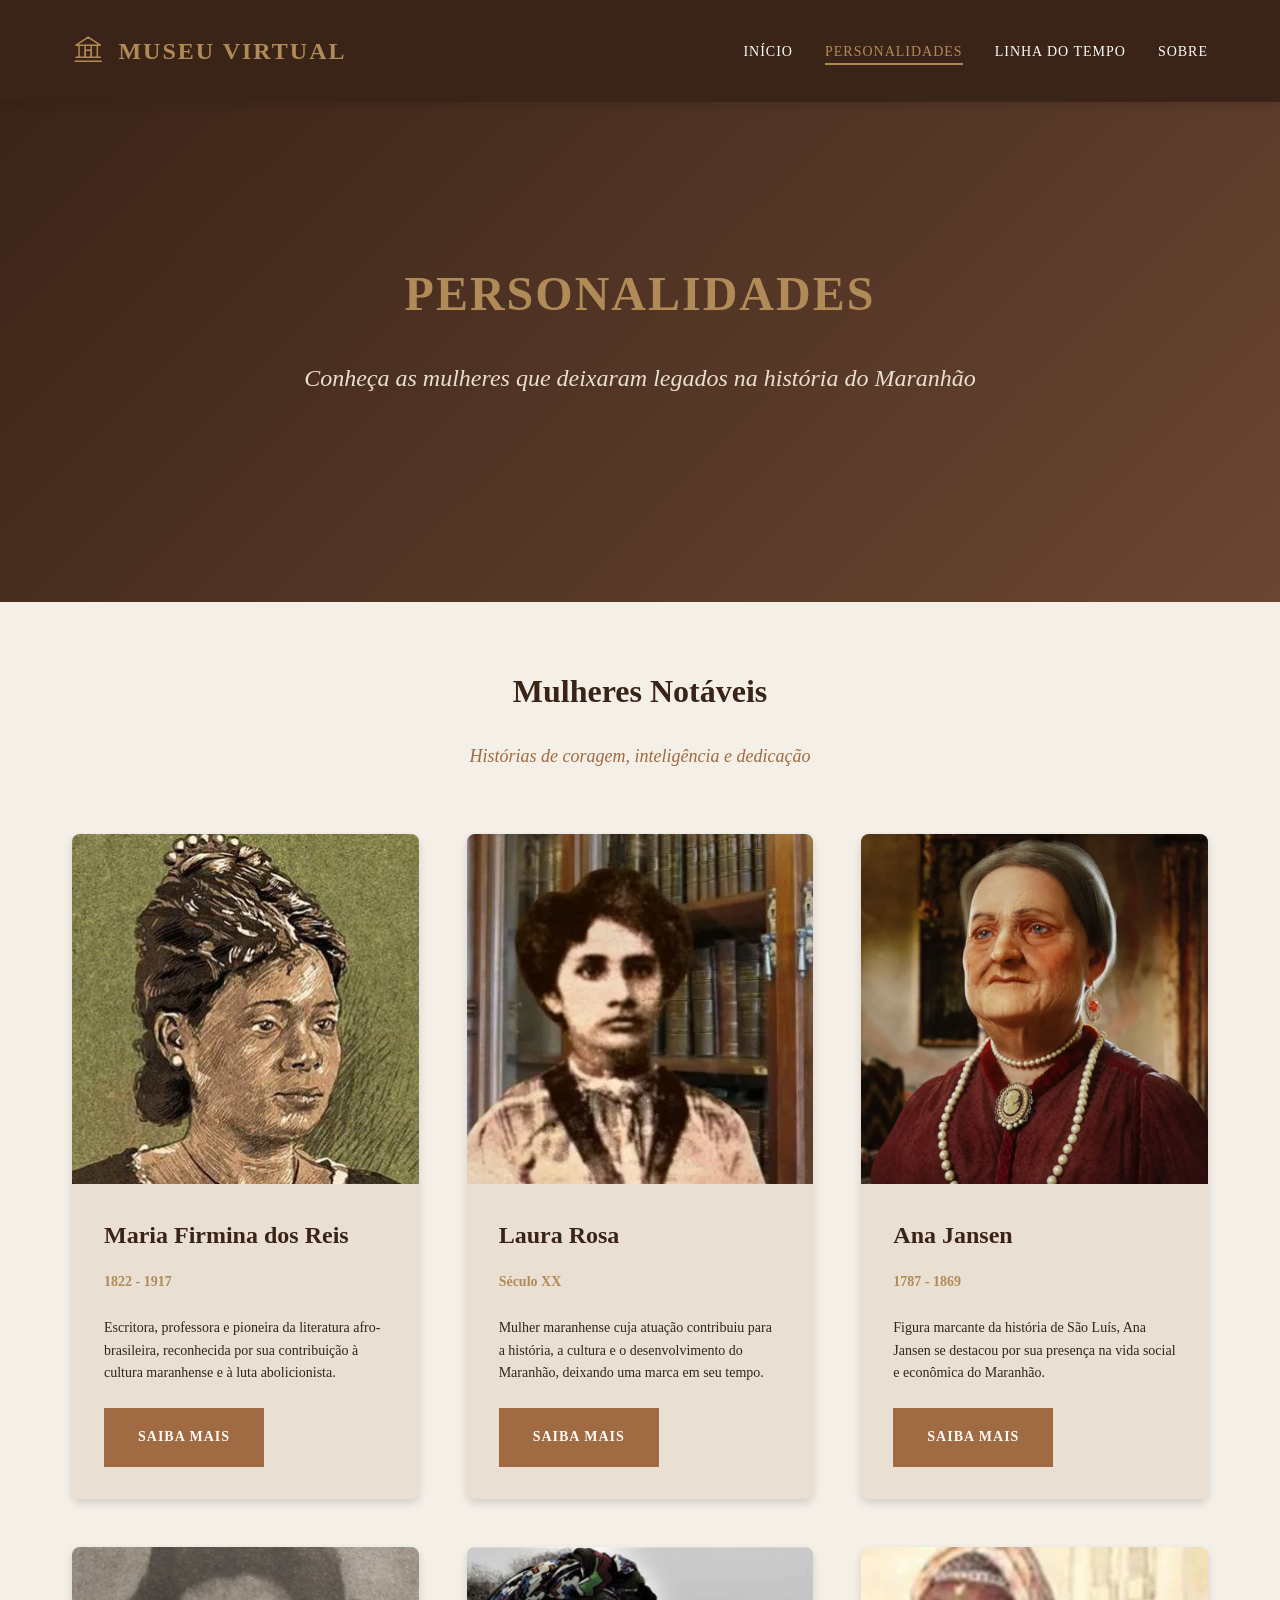
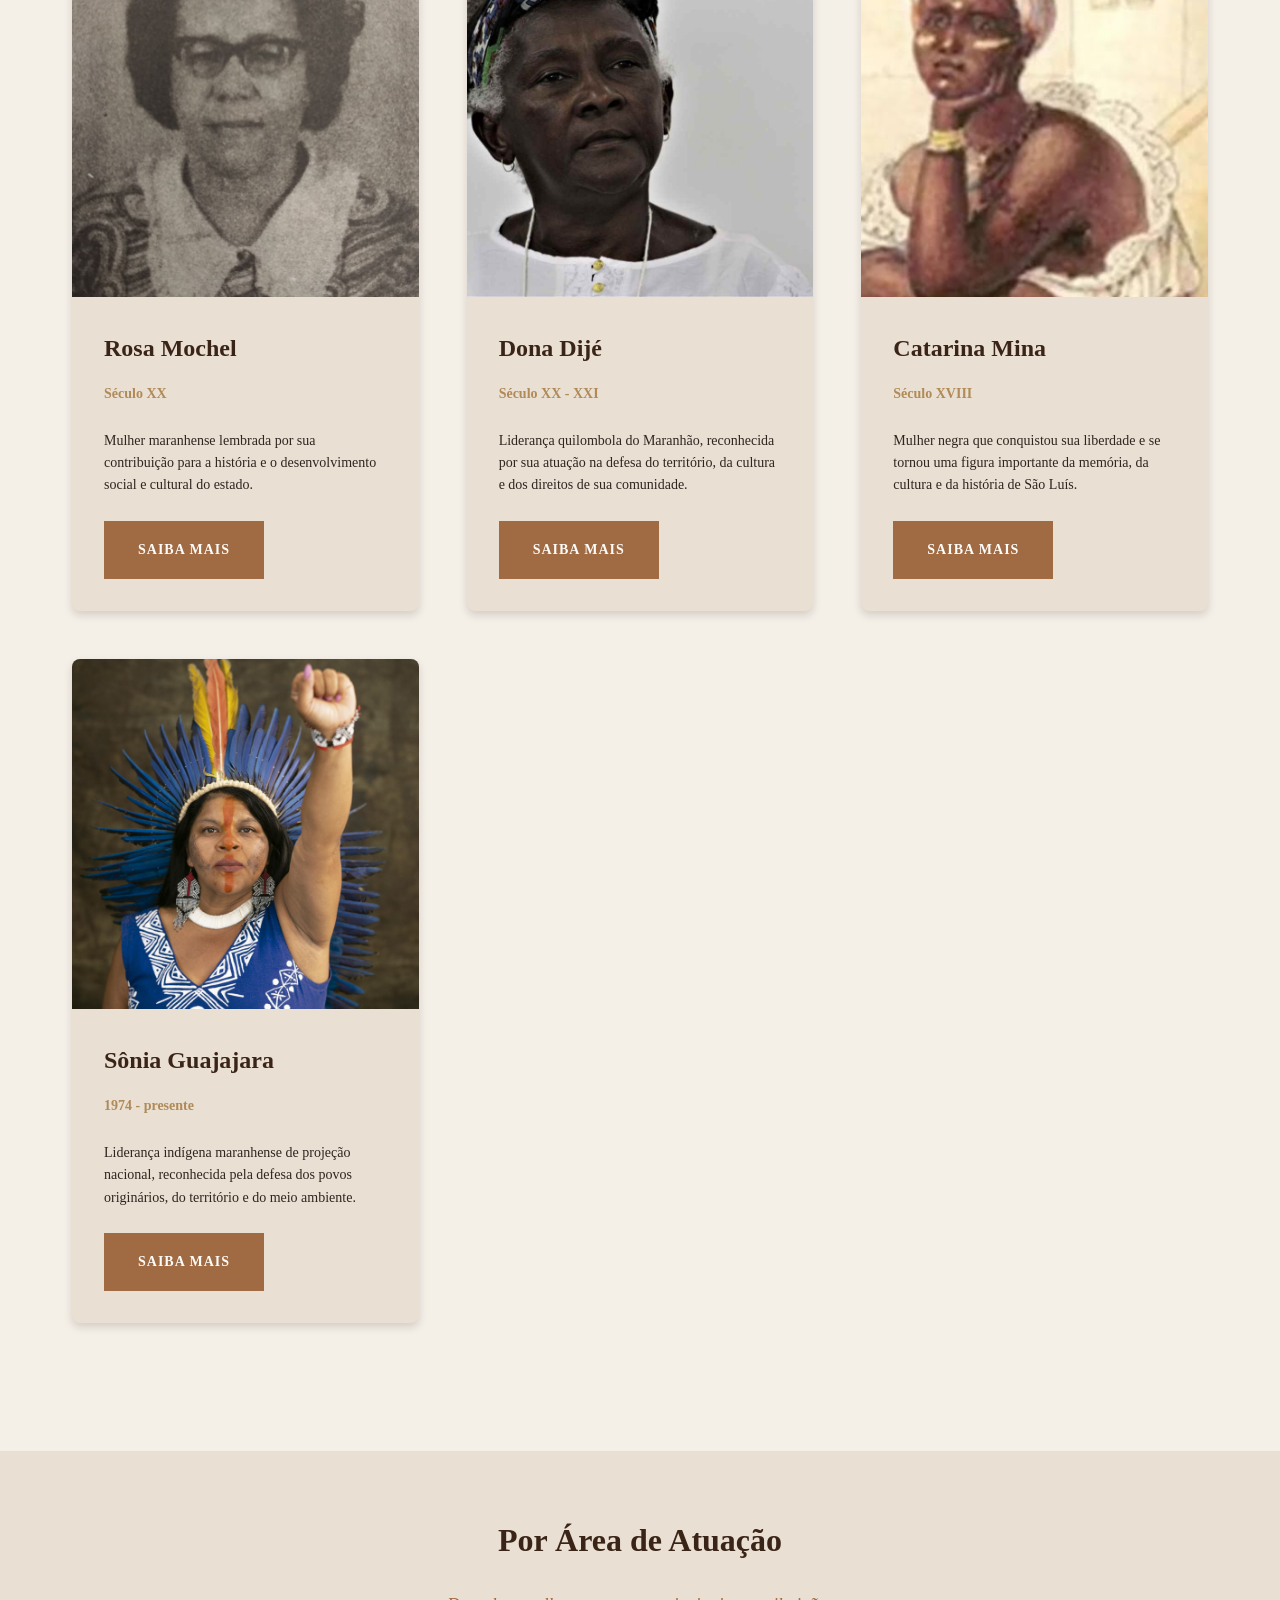
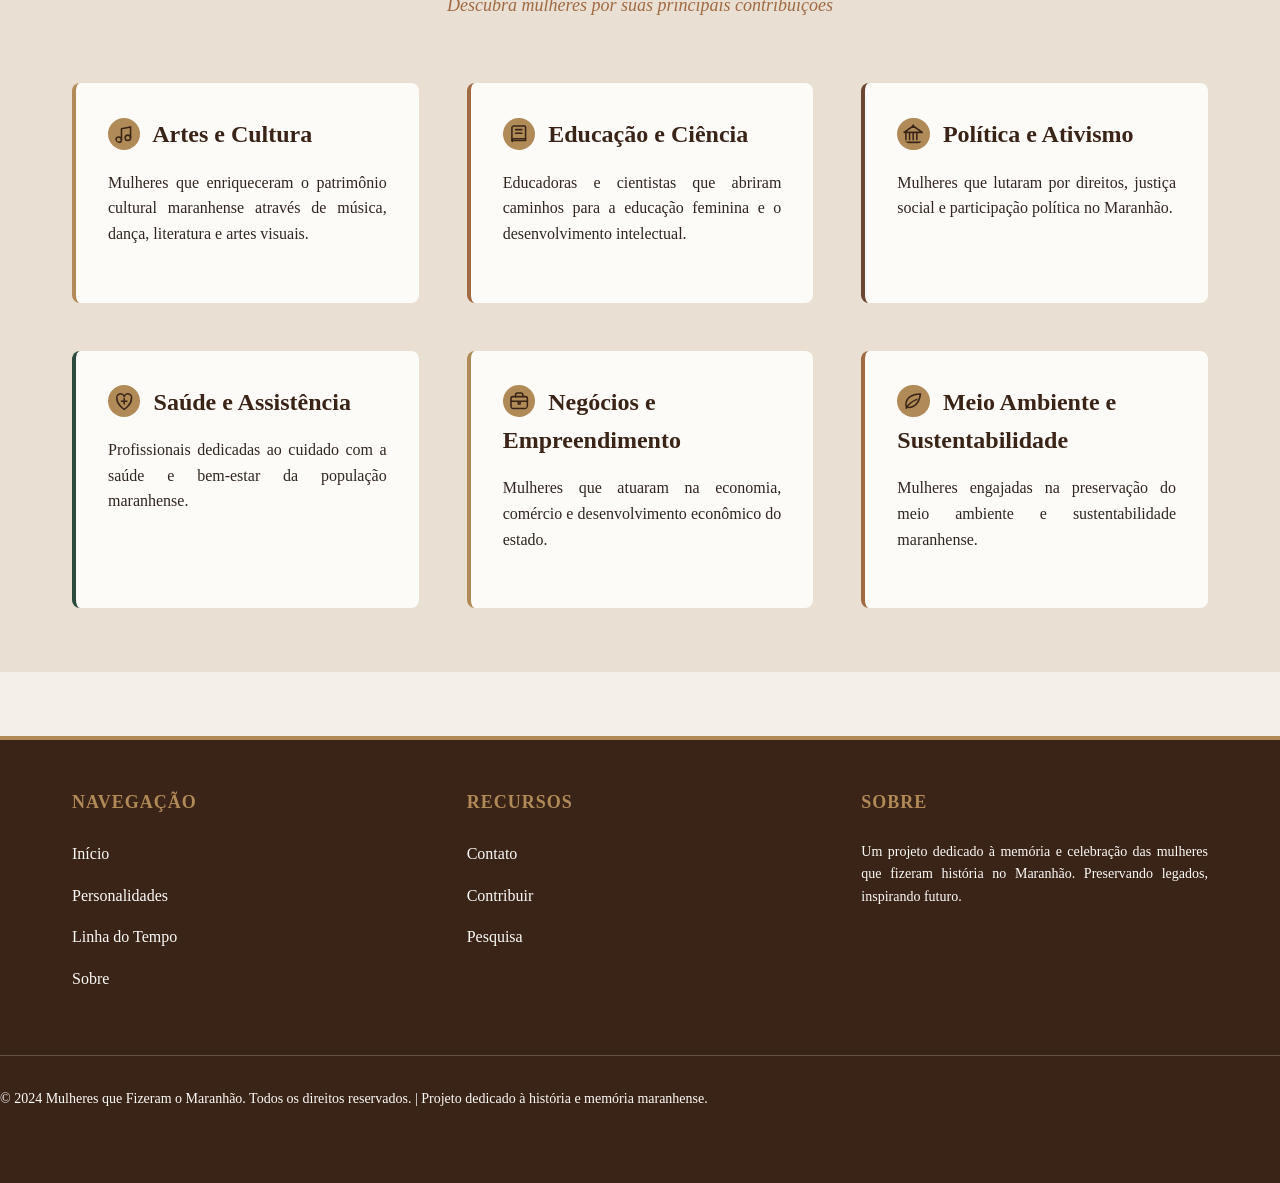
==== mulheres.html @ b9a63034 "atualização" ====
<!DOCTYPE html>
<html lang="pt-BR">
<head>
    <meta charset="UTF-8">
    <meta name="viewport" content="width=device-width, initial-scale=1.0">
    <meta name="description" content="Galeria de personalidades - Mulheres que Fizeram o Maranhão.">
    <title>Personalidades | Mulheres que Fizeram o Maranhão</title>
    <link rel="stylesheet" href="css/style.css">
</head>
<body>
    <!-- HEADER E NAVEGAÇÃO -->
    <header>
        <div class="container">
            <div class="header-content">
                <div class="logo"><svg class="icon" viewBox="0 0 32 32" aria-hidden="true"><path d="M4 12 16 4l12 8H4Z"/><path d="M7 12v12m6-12v12m6-12v12m6-12v12M4 24h24M3 28h26"/><path d="M13 24v-7h6v7"/></svg> Museu Virtual </div>
                <nav>
                    <ul>
                        <li><a href="index.html">Início</a></li>
                        <li><a href="mulheres.html" class="active">Personalidades</a></li>
                        <li><a href="timeline.html">Linha do Tempo</a></li>
                        <li><a href="sobre.html">Sobre</a></li>
                    </ul>
                </nav>
            </div>
        </div>
    </header>

    <!-- HERO SECTION -->
    <section class="hero">
        <div class="hero-content">
            <h1>Personalidades</h1>
            <p class="subtitle">Conheça as mulheres que deixaram legados na história do Maranhão</p>
        </div>
    </section>

    <!-- GALERIA DE MULHERES -->
    <section>
        <div class="container">
            <div class="section-title">
                <h2>Mulheres Notáveis</h2>
                <div class="subtitle">Histórias de coragem, inteligência e dedicação</div>
            </div>

            <div class="mulheres-grid">
                <!-- Maria Firmina dos Reis -->
                <article class="mulher-card" id="maria-firmina-dos-reis">
                    <div class="mulher-card-image"><img src="images/mulheres/mariafirmina.png" alt="Maria Firmina dos Reis" loading="lazy"></div>
                    <div class="mulher-card-content">
                        <h3>Maria Firmina dos Reis</h3>
                        <div class="periodo">1822 - 1917</div>
                        <p>Escritora, professora e pioneira da literatura afro-brasileira, reconhecida por sua contribuição à cultura maranhense e à luta abolicionista.</p>
                        <a href="#maria-firmina-dos-reis" class="btn btn-secondary" style="display: inline-block;">Saiba Mais</a>
                    </div>
                </article>

                <!-- Laura Rosa -->
                <article class="mulher-card" id="laura-rosa">
                    <div class="mulher-card-image"><img src="images/mulheres/laurarosa.png" alt="Laura Rosa" loading="lazy"></div>
                    <div class="mulher-card-content">
                        <h3>Laura Rosa</h3>
                        <div class="periodo">Século XX</div>
                        <p>Mulher maranhense cuja atuação contribuiu para a história, a cultura e o desenvolvimento do Maranhão, deixando uma marca em seu tempo.</p>
                        <a href="#laura-rosa" class="btn btn-secondary" style="display: inline-block;">Saiba Mais</a>
                    </div>
                </article>

                <!-- Ana Jansen -->
                <article class="mulher-card" id="ana-jansen">
                    <div class="mulher-card-image"><img src="images/mulheres/anajansen.png" alt="Ana Jansen" loading="lazy"></div>
                    <div class="mulher-card-content">
                        <h3>Ana Jansen</h3>
                        <div class="periodo">1787 - 1869</div>
                        <p>Figura marcante da história de São Luís, Ana Jansen se destacou por sua presença na vida social e econômica do Maranhão.</p>
                        <a href="#ana-jansen" class="btn btn-secondary" style="display: inline-block;">Saiba Mais</a>
                    </div>
                </article>

                <!-- Rosa Mochel -->
                <article class="mulher-card" id="rosa-mochel">
                    <div class="mulher-card-image"><img src="images/mulheres/rosamochel.png" alt="Rosa Mochel" loading="lazy"></div>
                    <div class="mulher-card-content">
                        <h3>Rosa Mochel</h3>
                        <div class="periodo">Século XX</div>
                        <p>Mulher maranhense lembrada por sua contribuição para a história e o desenvolvimento social e cultural do estado.</p>
                        <a href="#rosa-mochel" class="btn btn-secondary" style="display: inline-block;">Saiba Mais</a>
                    </div>
                </article>

                <!-- Dona Dijé -->
                <article class="mulher-card" id="dona-dije">
                    <div class="mulher-card-image"><img src="images/mulheres/donadije.png" alt="Dona Dijé" loading="lazy"></div>
                    <div class="mulher-card-content">
                        <h3>Dona Dijé</h3>
                        <div class="periodo">Século XX - XXI</div>
                        <p>Liderança quilombola do Maranhão, reconhecida por sua atuação na defesa do território, da cultura e dos direitos de sua comunidade.</p>
                        <a href="#dona-dije" class="btn btn-secondary" style="display: inline-block;">Saiba Mais</a>
                    </div>
                </article>

                <!-- Catarina Mina -->
                <article class="mulher-card" id="catarina-mina">
                    <div class="mulher-card-image"><img src="images/mulheres/catarinamina.png" alt="Catarina Mina" loading="lazy"></div>
                    <div class="mulher-card-content">
                        <h3>Catarina Mina</h3>
                        <div class="periodo">Século XVIII</div>
                        <p>Mulher negra que conquistou sua liberdade e se tornou uma figura importante da memória, da cultura e da história de São Luís.</p>
                        <a href="#catarina-mina" class="btn btn-secondary" style="display: inline-block;">Saiba Mais</a>
                    </div>
                </article>

                <!-- Sônia Guajajara -->
                <article class="mulher-card" id="sonia-guajajara">
                    <div class="mulher-card-image"><img src="images/mulheres/soniaguajajara.png" alt="Sônia Guajajara" loading="lazy"></div>
                    <div class="mulher-card-content">
                        <h3>Sônia Guajajara</h3>
                        <div class="periodo">1974 - presente</div>
                        <p>Liderança indígena maranhense de projeção nacional, reconhecida pela defesa dos povos originários, do território e do meio ambiente.</p>
                        <a href="#sonia-guajajara" class="btn btn-secondary" style="display: inline-block;">Saiba Mais</a>
                    </div>
                </article>
            </div>
        </div>
    </section>

    <!-- CATEGORIAS -->
    <section>
        <div class="container">
            <div class="section-title">
                <h2>Por Área de Atuação</h2>
                <div class="subtitle">Descubra mulheres por suas principais contribuições</div>
            </div>

            <div style="display: grid; grid-template-columns: repeat(auto-fit, minmax(250px, 1fr)); gap: var(--spacing-xl);">
                <div style="background-color: var(--color-light); padding: var(--spacing-lg); border-radius: 8px; border-left: 4px solid var(--color-gold);">
                    <h3 style="color: var(--color-primary);"><svg class="icon" viewBox="0 0 24 24" aria-hidden="true"><path d="M9 18V6l10-2v12"/><circle cx="6" cy="18" r="3"/><circle cx="16" cy="16" r="3"/></svg> Artes e Cultura</h3>
                    <p>Mulheres que enriqueceram o patrimônio cultural maranhense através de música, dança, literatura e artes visuais.</p>
                </div>

                <div style="background-color: var(--color-light); padding: var(--spacing-lg); border-radius: 8px; border-left: 4px solid var(--color-accent);">
                    <h3 style="color: var(--color-primary);"><svg class="icon" viewBox="0 0 24 24" aria-hidden="true"><path d="M4 5a2 2 0 0 1 2-2h13v16H6a2 2 0 0 0-2 2V5Z"/><path d="M4 19a2 2 0 0 1 2-2h13M8 7h7m-7 4h7"/></svg> Educação e Ciência</h3>
                    <p>Educadoras e cientistas que abriram caminhos para a educação feminina e o desenvolvimento intelectual.</p>
                </div>

                <div style="background-color: var(--color-light); padding: var(--spacing-lg); border-radius: 8px; border-left: 4px solid var(--color-secondary);">
                    <h3 style="color: var(--color-primary);"><svg class="icon" viewBox="0 0 24 24" aria-hidden="true"><path d="M4 10v8m4-8v8m4-8v8m4-8v8M3 21h18M2 10l10-7 10 7H2Z"/><path d="M12 3v-1"/></svg> Política e Ativismo</h3>
                    <p>Mulheres que lutaram por direitos, justiça social e participação política no Maranhão.</p>
                </div>

                <div style="background-color: var(--color-light); padding: var(--spacing-lg); border-radius: 8px; border-left: 4px solid var(--color-green);">
                    <h3 style="color: var(--color-primary);"><svg class="icon" viewBox="0 0 24 24" aria-hidden="true"><path d="M12 21S4 16 4 9a4 4 0 0 1 8-2 4 4 0 0 1 8 2c0 7-8 12-8 12Z"/><path d="M12 9v6m-3-3h6"/></svg> Saúde e Assistência</h3>
                    <p>Profissionais dedicadas ao cuidado com a saúde e bem-estar da população maranhense.</p>
                </div>

                <div style="background-color: var(--color-light); padding: var(--spacing-lg); border-radius: 8px; border-left: 4px solid var(--color-gold);">
                    <h3 style="color: var(--color-primary);"><svg class="icon" viewBox="0 0 24 24" aria-hidden="true"><rect x="3" y="7" width="18" height="13" rx="2"/><path d="M8 7V5a2 2 0 0 1 2-2h4a2 2 0 0 1 2 2v2m-13 5h18m-10 0v3h2v-3"/></svg> Negócios e Empreendimento</h3>
                    <p>Mulheres que atuaram na economia, comércio e desenvolvimento econômico do estado.</p>
                </div>

                <div style="background-color: var(--color-light); padding: var(--spacing-lg); border-radius: 8px; border-left: 4px solid var(--color-accent);">
                    <h3 style="color: var(--color-primary);"><svg class="icon" viewBox="0 0 24 24" aria-hidden="true"><path d="M20 4C10 4 4 9 4 16c0 2 1 3 3 3 7 0 12-6 13-15Z"/><path d="M4 20c3-5 7-8 12-10"/></svg> Meio Ambiente e Sustentabilidade</h3>
                    <p>Mulheres engajadas na preservação do meio ambiente e sustentabilidade maranhense.</p>
                </div>
            </div>
        </div>
    </section>

    <!-- FOOTER -->
    <footer>
        <div class="container">
            <div>
                <h4>Navegação</h4>
                <ul>
                    <li><a href="index.html">Início</a></li>
                    <li><a href="mulheres.html">Personalidades</a></li>
                    <li><a href="timeline.html">Linha do Tempo</a></li>
                    <li><a href="sobre.html">Sobre</a></li>
                </ul>
            </div>
            
            <div>
                <h4>Recursos</h4>
                <ul>
                    <li><a href="#contato">Contato</a></li>
                    <li><a href="#contribuir">Contribuir</a></li>
                    <li><a href="#pesquisa">Pesquisa</a></li>
                </ul>
            </div>
            
            <div>
                <h4>Sobre</h4>
                <p style="font-size: var(--font-size-sm);">
                    Um projeto dedicado à memória e celebração das mulheres que fizeram história no Maranhão. Preservando legados, inspirando futuro.
                </p>
            </div>
        </div>
        
        <div class="footer-bottom">
            <p>&copy; 2024 Mulheres que Fizeram o Maranhão. Todos os direitos reservados. | Projeto dedicado à história e memória maranhense.</p>
        </div>
    </footer>
</body>
</html>
---- css/style.css ----
/* ====================================
   VARIÁVEIS DE CORES
   ==================================== */
:root {
  --color-primary: #3A2418;
  --color-secondary: #6B4632;
  --color-accent: #A06A43;
  --color-gold: #B08A57;
  --color-background: #F4EFE7;
  --color-surface: #E9DFD2;
  --color-dark: #211711;
  --color-text: #30251F;
  --color-light: #FDFBF8;
  --color-green: #2D4A3E;
  
  /* Espaçamento e dimensões */
  --spacing-xs: 0.5rem;
  --spacing-sm: 1rem;
  --spacing-md: 1.5rem;
  --spacing-lg: 2rem;
  --spacing-xl: 3rem;
  --spacing-xxl: 4rem;
  
  /* Tipografia */
  --font-size-base: 16px;
  --font-size-sm: 14px;
  --font-size-md: 18px;
  --font-size-lg: 24px;
  --font-size-xl: 32px;
  --font-size-xxl: 48px;
  
  /* Sombras e transições */
  --shadow-sm: 0 2px 4px rgba(33, 23, 17, 0.1);
  --shadow-md: 0 4px 8px rgba(33, 23, 17, 0.15);
  --shadow-lg: 0 8px 16px rgba(33, 23, 17, 0.2);
  --transition-smooth: all 0.3s ease-in-out;
}

/* ====================================
   RESET E ESTILOS GLOBAIS
   ==================================== */
* {
  margin: 0;
  padding: 0;
  box-sizing: border-box;
}

html {
  scroll-behavior: smooth;
}

body {
  font-family: 'Georgia', 'Times New Roman', serif;
  font-size: var(--font-size-base);
  line-height: 1.6;
  color: var(--color-text);
  background-color: var(--color-background);
}

/* ====================================
   TIPOGRAFIA
   ==================================== */
h1 {
  font-size: var(--font-size-xxl);
  font-weight: 700;
  color: var(--color-primary);
  margin-bottom: var(--spacing-md);
  letter-spacing: -0.5px;
}

h2 {
  font-size: var(--font-size-xl);
  font-weight: 700;
  color: var(--color-primary);
  margin-bottom: var(--spacing-md);
  border-bottom: 3px solid var(--color-gold);
  padding-bottom: var(--spacing-sm);
  display: inline-block;
}

h3 {
  font-size: var(--font-size-lg);
  font-weight: 600;
  color: var(--color-secondary);
  margin-bottom: var(--spacing-sm);
}

h4 {
  font-size: var(--font-size-md);
  font-weight: 600;
  color: var(--color-text);
  margin-bottom: var(--spacing-sm);
}

p {
  margin-bottom: var(--spacing-md);
  text-align: justify;
}

a {
  color: var(--color-accent);
  text-decoration: none;
  transition: var(--transition-smooth);
  border-bottom: 1px solid transparent;
}

a:hover {
  color: var(--color-gold);
  border-bottom: 1px solid var(--color-gold);
}

/* ====================================
   CONTAINER E LAYOUT
   ==================================== */
.container {
  max-width: 1200px;
  margin: 0 auto;
  padding: 0 var(--spacing-lg);
}

.container-sm {
  max-width: 900px;
  margin: 0 auto;
  padding: 0 var(--spacing-lg);
}

/* ====================================
   HEADER E NAVEGAÇÃO
   ==================================== */
header {
  background-color: var(--color-primary);
  color: var(--color-light);
  padding: var(--spacing-lg) 0;
  position: sticky;
  top: 0;
  z-index: 100;
  box-shadow: var(--shadow-md);
}

.header-content {
  display: flex;
  justify-content: space-between;
  align-items: center;
  flex-wrap: wrap;
}

.logo {
  font-size: var(--font-size-lg);
  font-weight: 700;
  text-transform: uppercase;
  letter-spacing: 2px;
  color: var(--color-gold);
}

.icon {
  width: 1.35em;
  height: 1.35em;
  display: inline-block;
  padding: 0.22em;
  margin-right: 0.3em;
  vertical-align: -0.32em;
  color: var(--color-primary);
  background-color: var(--color-gold);
  border-radius: 50%;
  fill: none;
  stroke: currentColor;
  stroke-linecap: round;
  stroke-linejoin: round;
  stroke-width: 1.7;
  transition: transform var(--transition-smooth), background-color var(--transition-smooth);
}

h3:hover .icon {
  transform: translateY(-2px) rotate(-4deg);
  background-color: var(--color-accent);
}

.icon-person {
  width: 4rem;
  height: 4rem;
  padding: 0;
  margin: 0;
  color: currentColor;
  background-color: transparent;
  border-radius: 0;
  stroke-width: 1.2;
}

.logo .icon {
  width: 1.35em;
  height: 1.35em;
  padding: 0;
  margin-right: 0.25em;
  color: var(--color-gold);
  background-color: transparent;
  border-radius: 0;
  vertical-align: -0.28em;
  stroke-width: 1.45;
}

nav ul {
  list-style: none;
  display: flex;
  gap: var(--spacing-lg);
  flex-wrap: wrap;
}

nav a {
  color: var(--color-light);
  font-size: var(--font-size-sm);
  text-transform: uppercase;
  letter-spacing: 1px;
  border-bottom: 2px solid transparent;
  padding-bottom: 4px;
}

nav a:hover {
  border-bottom-color: var(--color-gold);
  color: var(--color-gold);
}

nav a.active {
  color: var(--color-gold);
  border-bottom-color: var(--color-gold);
}

/* ====================================
   HERO SECTION
   ==================================== */
.hero {
  background: linear-gradient(135deg, var(--color-primary) 0%, var(--color-secondary) 100%);
  color: var(--color-light);
  padding: var(--spacing-xxl) 0;
  text-align: center;
  min-height: 500px;
  display: flex;
  align-items: center;
  justify-content: center;
}

.hero-content {
  max-width: 800px;
}

.hero h1 {
  font-size: var(--font-size-xxl);
  color: var(--color-gold);
  margin-bottom: var(--spacing-md);
  text-transform: uppercase;
  letter-spacing: 2px;
}

.hero .subtitle {
  font-size: var(--font-size-lg);
  color: var(--color-surface);
  margin-bottom: var(--spacing-xl);
  font-style: italic;
}

.hero p {
  font-size: var(--font-size-md);
  line-height: 1.8;
  text-align: center;
}

/* ====================================
   BOTÕES
   ==================================== */
.btn {
  display: inline-block;
  padding: var(--spacing-sm) var(--spacing-lg);
  background-color: var(--color-gold);
  color: var(--color-primary);
  border: 2px solid var(--color-gold);
  font-weight: 600;
  text-transform: uppercase;
  letter-spacing: 1px;
  cursor: pointer;
  transition: var(--transition-smooth);
  font-size: var(--font-size-sm);
}

.btn:hover {
  background-color: transparent;
  color: var(--color-gold);
}

.btn-secondary {
  background-color: var(--color-accent);
  border-color: var(--color-accent);
  color: var(--color-light);
}

.btn-secondary:hover {
  background-color: transparent;
  color: var(--color-accent);
}

/* ====================================
   GRID DE MULHERES
   ==================================== */
.mulheres-grid {
  display: grid;
  grid-template-columns: repeat(auto-fit, minmax(300px, 1fr));
  gap: var(--spacing-xl);
  margin: var(--spacing-xxl) 0;
}

.mulher-card {
  background-color: var(--color-surface);
  border-radius: 8px;
  overflow: hidden;
  box-shadow: var(--shadow-md);
  transition: var(--transition-smooth);
  cursor: pointer;
}

.mulher-card:hover {
  transform: translateY(-8px);
  box-shadow: var(--shadow-lg);
}

.mulher-card-image {
  width: 100%;
  height: 350px;
  background-color: var(--color-gold);
  overflow: hidden;
}

.mulher-card-image img {
  width: 100%;
  height: 100%;
  object-fit: cover;
  transition: var(--transition-smooth);
}

.mulher-card:hover .mulher-card-image img {
  transform: scale(1.05);
}

.mulher-card-content {
  padding: var(--spacing-lg);
}

.mulher-card-content h3 {
  color: var(--color-primary);
  margin-bottom: var(--spacing-sm);
  font-size: var(--font-size-lg);
}

.mulher-card-content .periodo {
  color: var(--color-gold);
  font-size: var(--font-size-sm);
  font-weight: 600;
  margin-bottom: var(--spacing-md);
}

.mulher-card-content p {
  color: var(--color-text);
  font-size: var(--font-size-sm);
  line-height: 1.6;
  text-align: left;
  margin-bottom: var(--spacing-md);
}

/* ====================================
   SEÇÕES
   ==================================== */
section {
  padding: var(--spacing-xxl) 0;
}

section:nth-child(even) {
  background-color: var(--color-surface);
}

.section-title {
  text-align: center;
  margin-bottom: var(--spacing-xxl);
}

.section-title h2 {
  display: block;
  border: none;
  padding: 0;
  font-size: var(--font-size-xl);
}

.section-title .subtitle {
  color: var(--color-accent);
  font-style: italic;
  font-size: var(--font-size-md);
  margin-top: var(--spacing-sm);
}

/* ====================================
   TIMELINE
   ==================================== */
.timeline {
  position: relative;
  padding: var(--spacing-xl) 0;
}

.timeline::before {
  content: '';
  position: absolute;
  left: 50%;
  top: 0;
  bottom: 0;
  width: 3px;
  background-color: var(--color-gold);
  transform: translateX(-50%);
}

.timeline-item {
  margin-bottom: var(--spacing-xxl);
  position: relative;
}

.timeline-item:nth-child(odd) .timeline-content {
  margin-left: 0;
  margin-right: auto;
  width: calc(50% - 2rem);
  text-align: right;
}

.timeline-item:nth-child(even) .timeline-content {
  margin-left: auto;
  margin-right: 0;
  width: calc(50% - 2rem);
  text-align: left;
}

.timeline-dot {
  position: absolute;
  left: 50%;
  top: 0;
  width: 16px;
  height: 16px;
  background-color: var(--color-gold);
  border: 4px solid var(--color-primary);
  border-radius: 50%;
  transform: translateX(-50%);
}

.timeline-content {
  background-color: var(--color-light);
  padding: var(--spacing-lg);
  border-radius: 8px;
  box-shadow: var(--shadow-sm);
}

.timeline-content h3 {
  color: var(--color-primary);
  margin-bottom: var(--spacing-sm);
}

.timeline-year {
  color: var(--color-gold);
  font-weight: 700;
  font-size: var(--font-size-lg);
  margin-bottom: var(--spacing-sm);
}

/* ====================================
   RODAPÉ
   ==================================== */
footer {
  background-color: var(--color-primary);
  color: var(--color-light);
  padding: var(--spacing-xl) 0;
  margin-top: var(--spacing-xxl);
  border-top: 4px solid var(--color-gold);
}

footer .container {
  display: grid;
  grid-template-columns: repeat(auto-fit, minmax(250px, 1fr));
  gap: var(--spacing-xl);
  margin-bottom: var(--spacing-xl);
}

footer h4 {
  color: var(--color-gold);
  margin-bottom: var(--spacing-md);
  text-transform: uppercase;
  letter-spacing: 1px;
}

footer ul {
  list-style: none;
}

footer ul li {
  margin-bottom: var(--spacing-sm);
}

footer a {
  color: var(--color-light);
  border-bottom-color: transparent;
}

footer a:hover {
  color: var(--color-gold);
  border-bottom-color: var(--color-gold);
}

.footer-bottom {
  text-align: center;
  padding-top: var(--spacing-lg);
  border-top: 1px solid rgba(255, 255, 255, 0.2);
  font-size: var(--font-size-sm);
}

/* ====================================
   DETALHES DE MULHER
   ==================================== */
.mulher-detalhes {
  display: grid;
  grid-template-columns: 1fr 1fr;
  gap: var(--spacing-xl);
  align-items: start;
  margin: var(--spacing-xxl) 0;
}

.mulher-detalhes-image {
  width: 100%;
  border-radius: 8px;
  overflow: hidden;
  box-shadow: var(--shadow-lg);
}

.mulher-detalhes-image img {
  width: 100%;
  height: auto;
  display: block;
}

.mulher-detalhes-content h2 {
  border: none;
  padding: 0;
  margin-bottom: var(--spacing-sm);
}

.mulher-detalhes-content .periodo {
  color: var(--color-gold);
  font-size: var(--font-size-md);
  font-weight: 600;
  margin-bottom: var(--spacing-lg);
  display: block;
}

.mulher-detalhes-content p {
  text-align: justify;
  margin-bottom: var(--spacing-md);
}

.destaque {
  background-color: var(--color-light);
  border-left: 4px solid var(--color-gold);
  padding: var(--spacing-lg);
  margin: var(--spacing-lg) 0;
  border-radius: 4px;
}

.destaque p {
  margin-bottom: 0;
  font-style: italic;
  color: var(--color-secondary);
}

/* ====================================
   SOBRE
   ==================================== */
.about-section {
  display: grid;
  grid-template-columns: 1fr 1fr;
  gap: var(--spacing-xl);
  align-items: center;
}

.about-image {
  width: 100%;
  border-radius: 8px;
  overflow: hidden;
  box-shadow: var(--shadow-lg);
}

.about-image img {
  width: 100%;
  height: auto;
  display: block;
}

.about-content h2 {
  border: none;
  padding: 0;
  margin-bottom: var(--spacing-md);
}

.about-content p {
  text-align: justify;
  margin-bottom: var(--spacing-md);
}

/* ====================================
   RESPONSIVIDADE
   ==================================== */
@media (max-width: 768px) {
  .container,
  .container-sm {
    padding: 0 var(--spacing-md);
  }
  
  .header-content {
    flex-direction: column;
    gap: var(--spacing-md);
  }
  
  nav ul {
    gap: var(--spacing-md);
    justify-content: center;
    width: 100%;
  }
  
  h1 {
    font-size: var(--font-size-xl);
  }
  
  h2 {
    font-size: var(--font-size-lg);
  }
  
  .hero {
    min-height: 350px;
    padding: var(--spacing-xl) 0;
  }
  
  .hero h1 {
    font-size: var(--font-size-xl);
  }
  
  .hero .subtitle {
    font-size: var(--font-size-md);
  }
  
  .mulheres-grid {
    grid-template-columns: 1fr;
  }
  
  .timeline::before {
    left: 0;
  }
  
  .timeline-item:nth-child(odd) .timeline-content,
  .timeline-item:nth-child(even) .timeline-content {
    width: 100%;
    margin-left: var(--spacing-xl);
    margin-right: 0;
    text-align: left;
  }
  
  .timeline-dot {
    left: 0;
  }
  
  .mulher-detalhes,
  .about-section {
    grid-template-columns: 1fr;
  }
  
  footer .container {
    grid-template-columns: 1fr;
  }
}

@media (max-width: 480px) {
  body {
    font-size: 14px;
  }
  
  h1 {
    font-size: var(--font-size-lg);
  }
  
  h2 {
    font-size: var(--font-size-md);
  }
  
  .btn {
    padding: var(--spacing-xs) var(--spacing-md);
    font-size: 12px;
  }
  
  nav ul {
    flex-direction: column;
    gap: var(--spacing-sm);
  }
  
  section {
    padding: var(--spacing-xl) 0;
  }
}
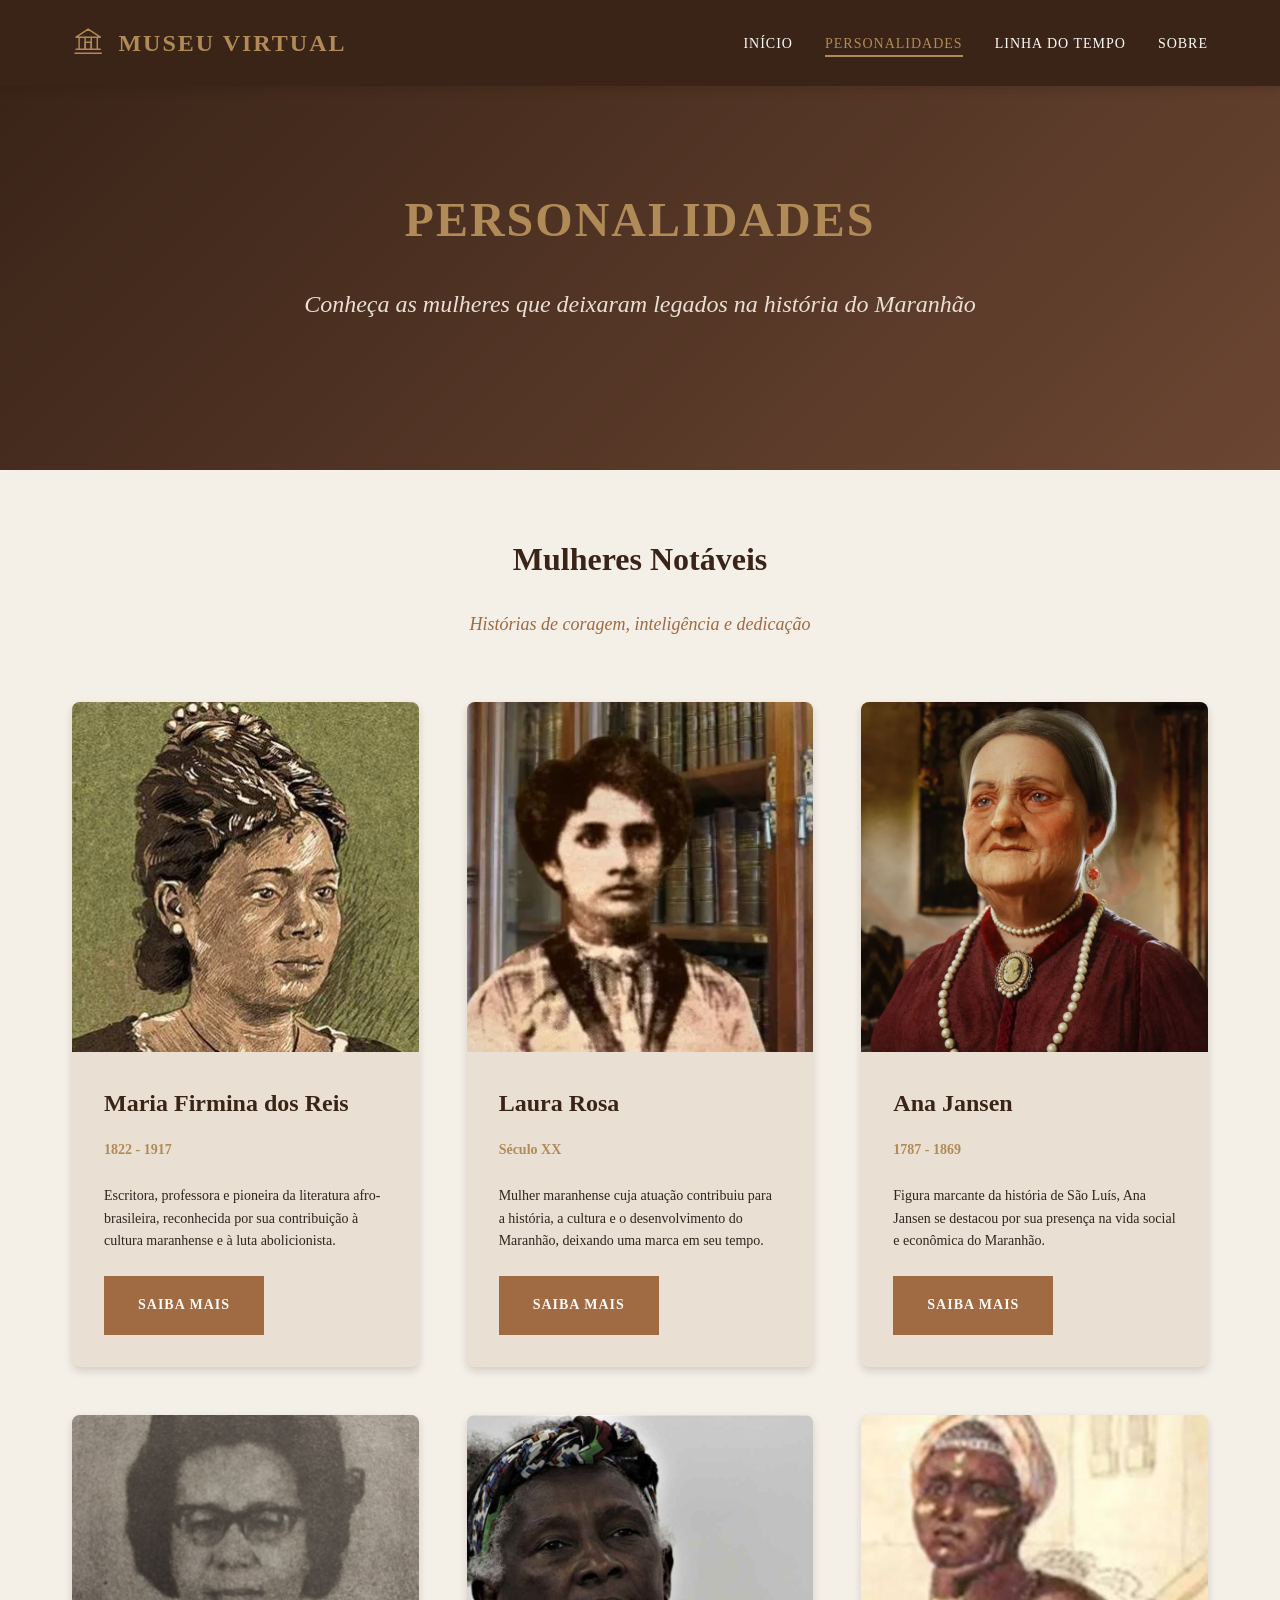
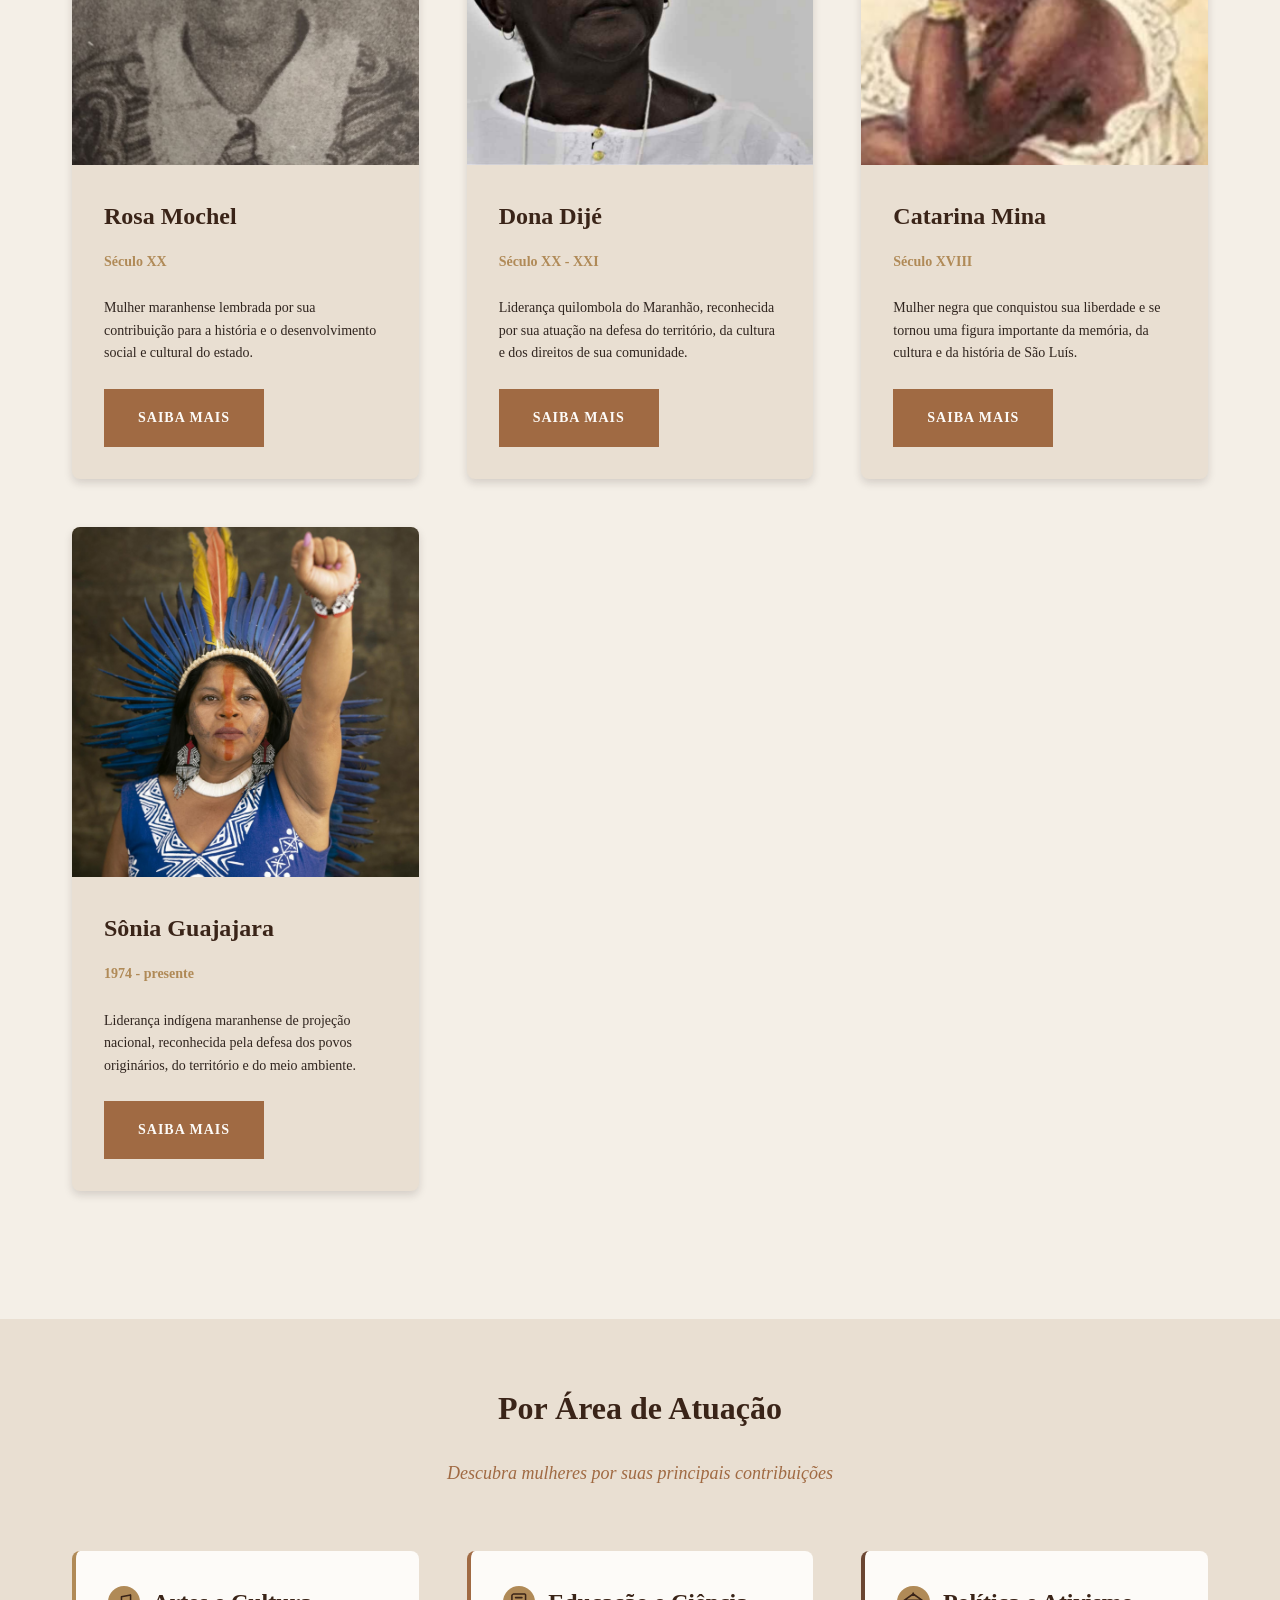
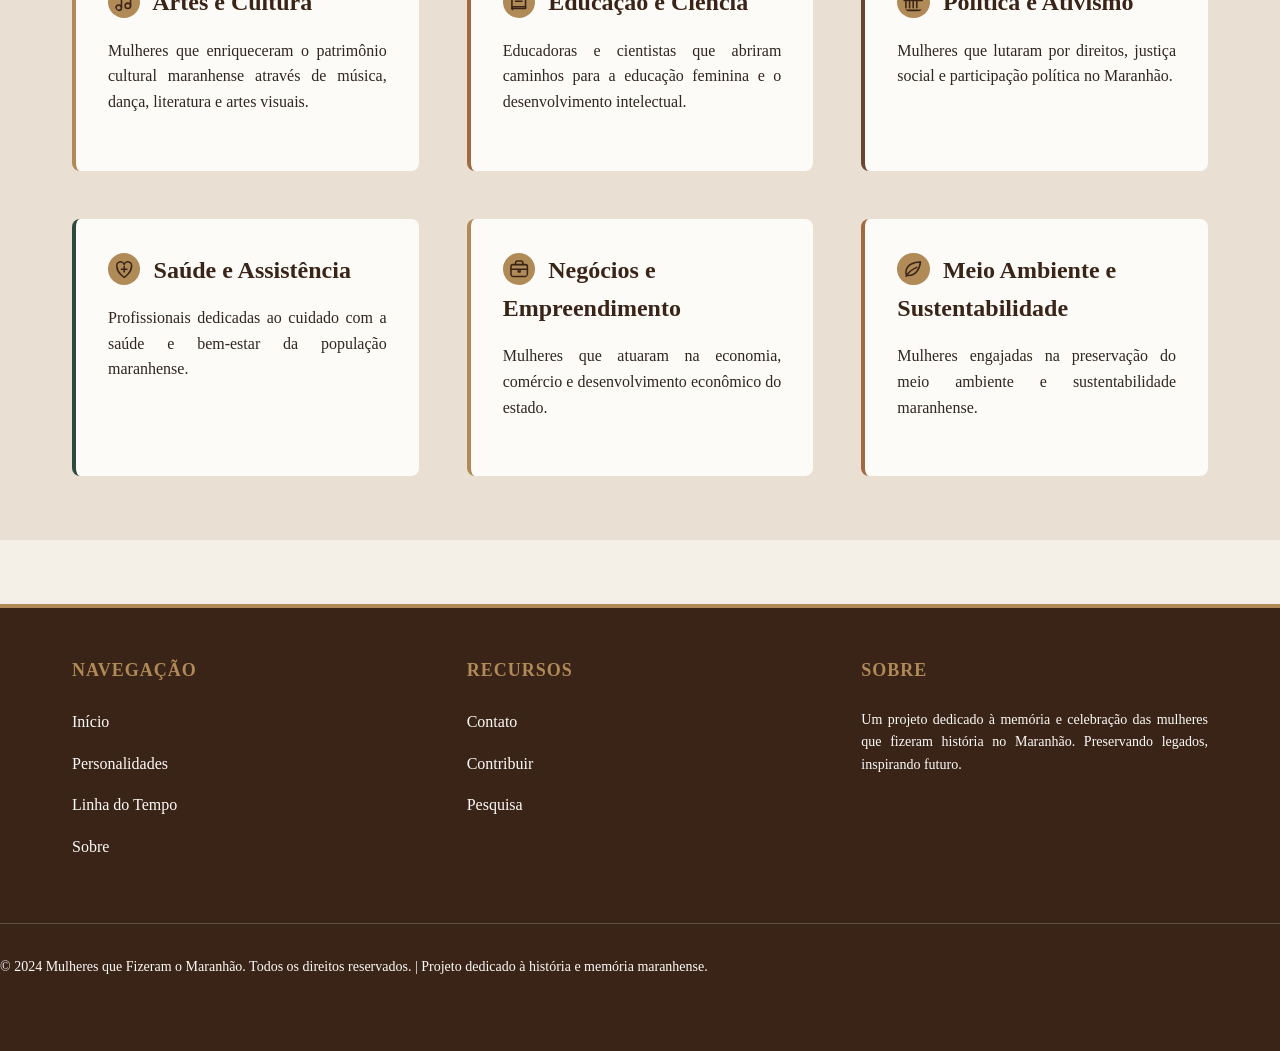
==== commit a5d7f75f: "att" ====
--- a/mulheres.html
+++ b/mulheres.html
@@ -13,7 +13,12 @@
         <div class="container">
             <div class="header-content">
                 <div class="logo"><svg class="icon" viewBox="0 0 32 32" aria-hidden="true"><path d="M4 12 16 4l12 8H4Z"/><path d="M7 12v12m6-12v12m6-12v12m6-12v12M4 24h24M3 28h26"/><path d="M13 24v-7h6v7"/></svg> Museu Virtual </div>
-                <nav>
+                <button class="menu-toggle" type="button" aria-expanded="false" aria-controls="site-navigation" aria-label="Abrir menu">
+                    <span></span>
+                    <span></span>
+                    <span></span>
+                </button>
+                <nav id="site-navigation">
                     <ul>
                         <li><a href="index.html">Início</a></li>
                         <li><a href="mulheres.html" class="active">Personalidades</a></li>
@@ -198,5 +203,6 @@
             <p>&copy; 2024 Mulheres que Fizeram o Maranhão. Todos os direitos reservados. | Projeto dedicado à história e memória maranhense.</p>
         </div>
     </footer>
+    <script src="js/menu.js"></script>
 </body>
 </html>
--- a/css/style.css
+++ b/css/style.css
@@ -55,6 +55,7 @@
   line-height: 1.6;
   color: var(--color-text);
   background-color: var(--color-background);
+  overflow-x: hidden;
 }
 
 /* ====================================
@@ -116,12 +117,14 @@
   max-width: 1200px;
   margin: 0 auto;
   padding: 0 var(--spacing-lg);
+  width: 100%;
 }
 
 .container-sm {
   max-width: 900px;
   margin: 0 auto;
   padding: 0 var(--spacing-lg);
+  width: 100%;
 }
 
 /* ====================================
@@ -130,7 +133,7 @@
 header {
   background-color: var(--color-primary);
   color: var(--color-light);
-  padding: var(--spacing-lg) 0;
+  padding: var(--spacing-md) 0;
   position: sticky;
   top: 0;
   z-index: 100;
@@ -142,6 +145,36 @@
   justify-content: space-between;
   align-items: center;
   flex-wrap: wrap;
+}
+
+.menu-toggle {
+  display: none;
+  width: 44px;
+  height: 44px;
+  padding: 9px;
+  background: transparent;
+  border: 1px solid var(--color-gold);
+  cursor: pointer;
+}
+
+.menu-toggle span {
+  display: block;
+  height: 2px;
+  margin: 5px 0;
+  background-color: var(--color-gold);
+  transition: transform 0.2s ease, opacity 0.2s ease;
+}
+
+.menu-toggle[aria-expanded="true"] span:nth-child(1) {
+  transform: translateY(7px) rotate(45deg);
+}
+
+.menu-toggle[aria-expanded="true"] span:nth-child(2) {
+  opacity: 0;
+}
+
+.menu-toggle[aria-expanded="true"] span:nth-child(3) {
+  transform: translateY(-7px) rotate(-45deg);
 }
 
 .logo {
@@ -230,9 +263,9 @@
 .hero {
   background: linear-gradient(135deg, var(--color-primary) 0%, var(--color-secondary) 100%);
   color: var(--color-light);
-  padding: var(--spacing-xxl) 0;
+  padding: clamp(3rem, 8vw, 6rem) var(--spacing-md);
   text-align: center;
-  min-height: 500px;
+  min-height: clamp(300px, 42vh, 500px);
   display: flex;
   align-items: center;
   justify-content: center;
@@ -240,10 +273,11 @@
 
 .hero-content {
   max-width: 800px;
+  width: 100%;
 }
 
 .hero h1 {
-  font-size: var(--font-size-xxl);
+  font-size: clamp(2rem, 5vw, var(--font-size-xxl));
   color: var(--color-gold);
   margin-bottom: var(--spacing-md);
   text-transform: uppercase;
@@ -251,7 +285,7 @@
 }
 
 .hero .subtitle {
-  font-size: var(--font-size-lg);
+  font-size: clamp(1.1rem, 2.5vw, var(--font-size-lg));
   color: var(--color-surface);
   margin-bottom: var(--spacing-xl);
   font-style: italic;
@@ -301,7 +335,7 @@
    ==================================== */
 .mulheres-grid {
   display: grid;
-  grid-template-columns: repeat(auto-fit, minmax(300px, 1fr));
+  grid-template-columns: repeat(auto-fit, minmax(min(300px, 100%), 1fr));
   gap: var(--spacing-xl);
   margin: var(--spacing-xxl) 0;
 }
@@ -613,11 +647,28 @@
   }
   
   .header-content {
-    flex-direction: column;
-    gap: var(--spacing-md);
+    position: relative;
+    flex-direction: row;
+    gap: var(--spacing-sm);
+  }
+
+  .menu-toggle {
+    display: block;
+  }
+
+  nav {
+    display: none;
+    flex-basis: 100%;
+    width: 100%;
+    padding-top: var(--spacing-sm);
+  }
+
+  nav.is-open {
+    display: block;
   }
   
   nav ul {
+    display: flex;
     gap: var(--spacing-md);
     justify-content: center;
     width: 100%;
@@ -632,8 +683,8 @@
   }
   
   .hero {
-    min-height: 350px;
-    padding: var(--spacing-xl) 0;
+    min-height: 0;
+    padding: 3.5rem var(--spacing-md);
   }
   
   .hero h1 {
@@ -693,8 +744,46 @@
   }
   
   nav ul {
-    flex-direction: column;
+    display: flex;
     gap: var(--spacing-sm);
+    text-align: center;
+  }
+
+  nav a {
+    display: inline-block;
+    font-size: 12px;
+  }
+
+  header {
+    padding: var(--spacing-sm) 0;
+  }
+
+  .logo {
+    font-size: var(--font-size-md);
+    letter-spacing: 1px;
+  }
+
+  .hero {
+    padding: 1.5rem var(--spacing-sm);
+  }
+
+  .hero h1 {
+    font-size: clamp(1.45rem, 7vw, 2rem);
+    letter-spacing: 1px;
+  }
+
+  .hero .subtitle {
+    font-size: 0.9rem;
+    margin-bottom: var(--spacing-md);
+  }
+
+  .hero p {
+    font-size: 0.85rem;
+    line-height: 1.4;
+  }
+
+  .hero-content > div {
+    margin-top: var(--spacing-sm) !important;
   }
   
   section {
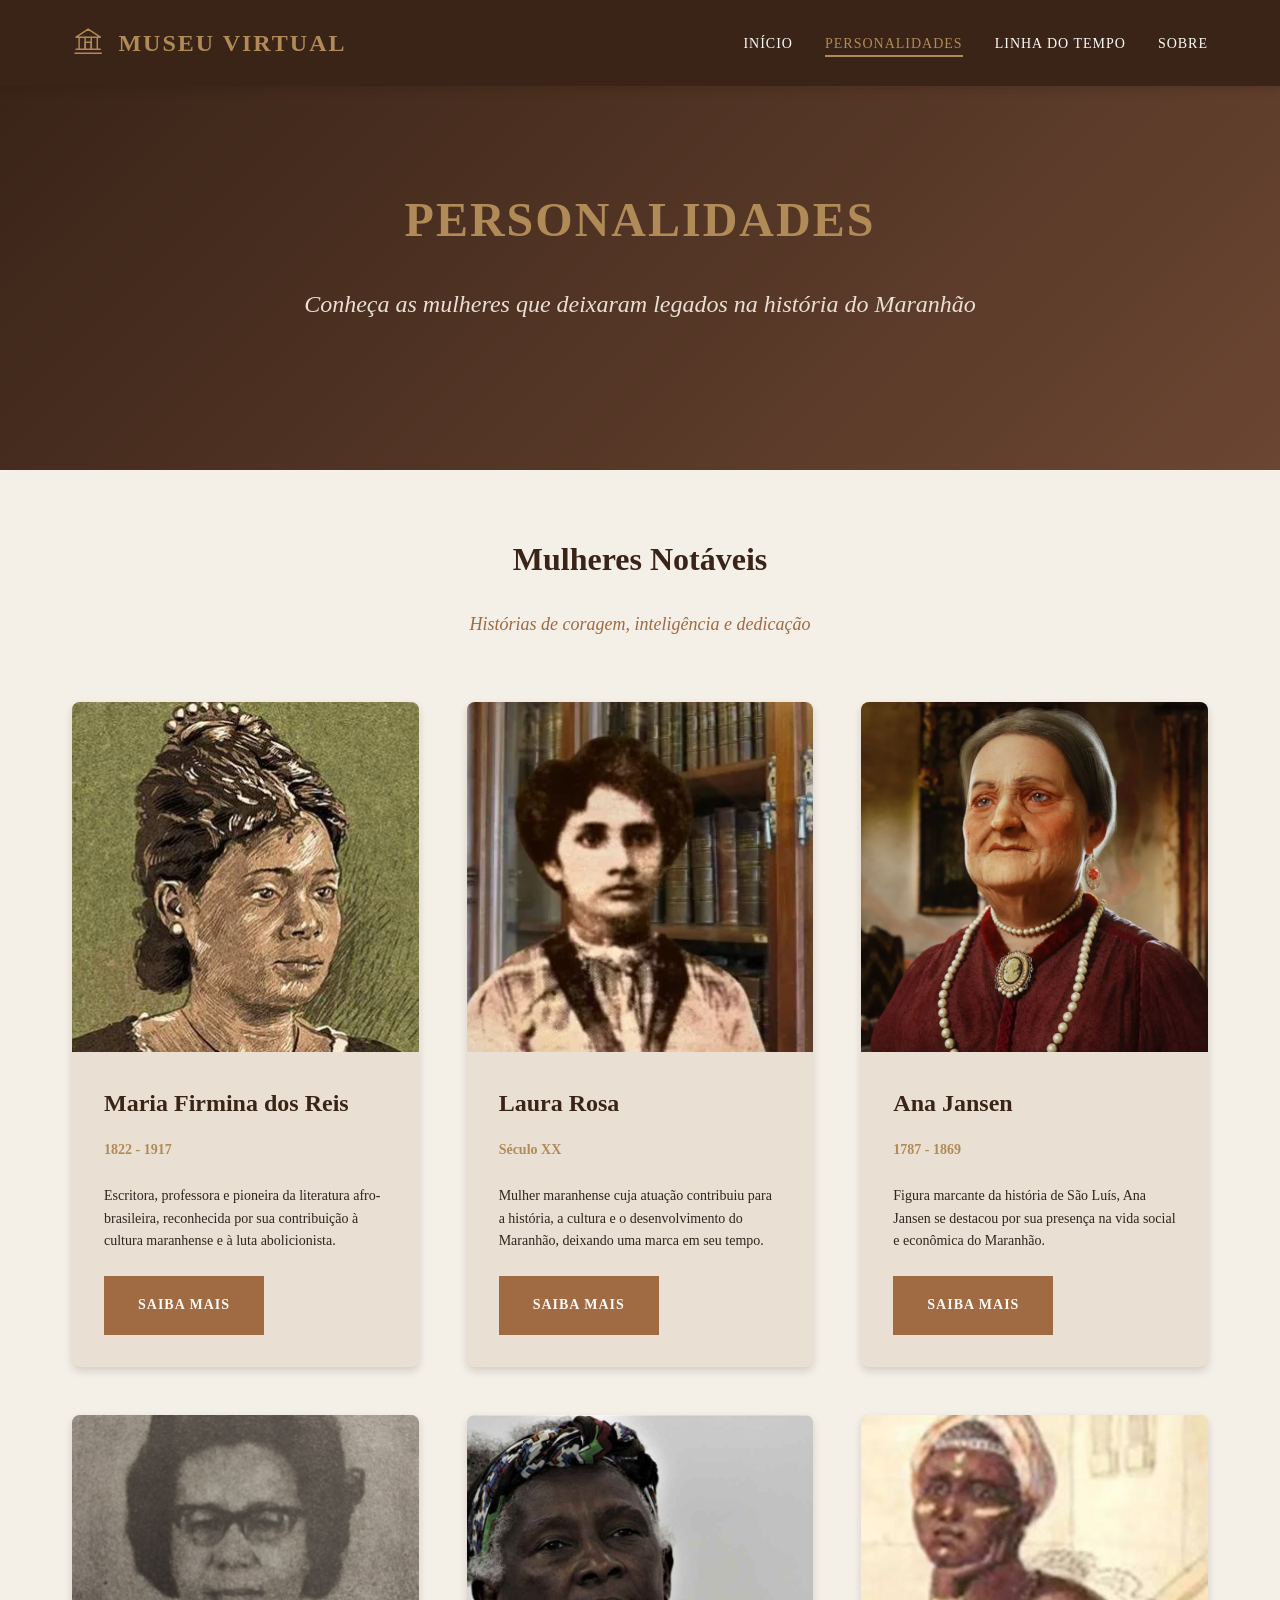
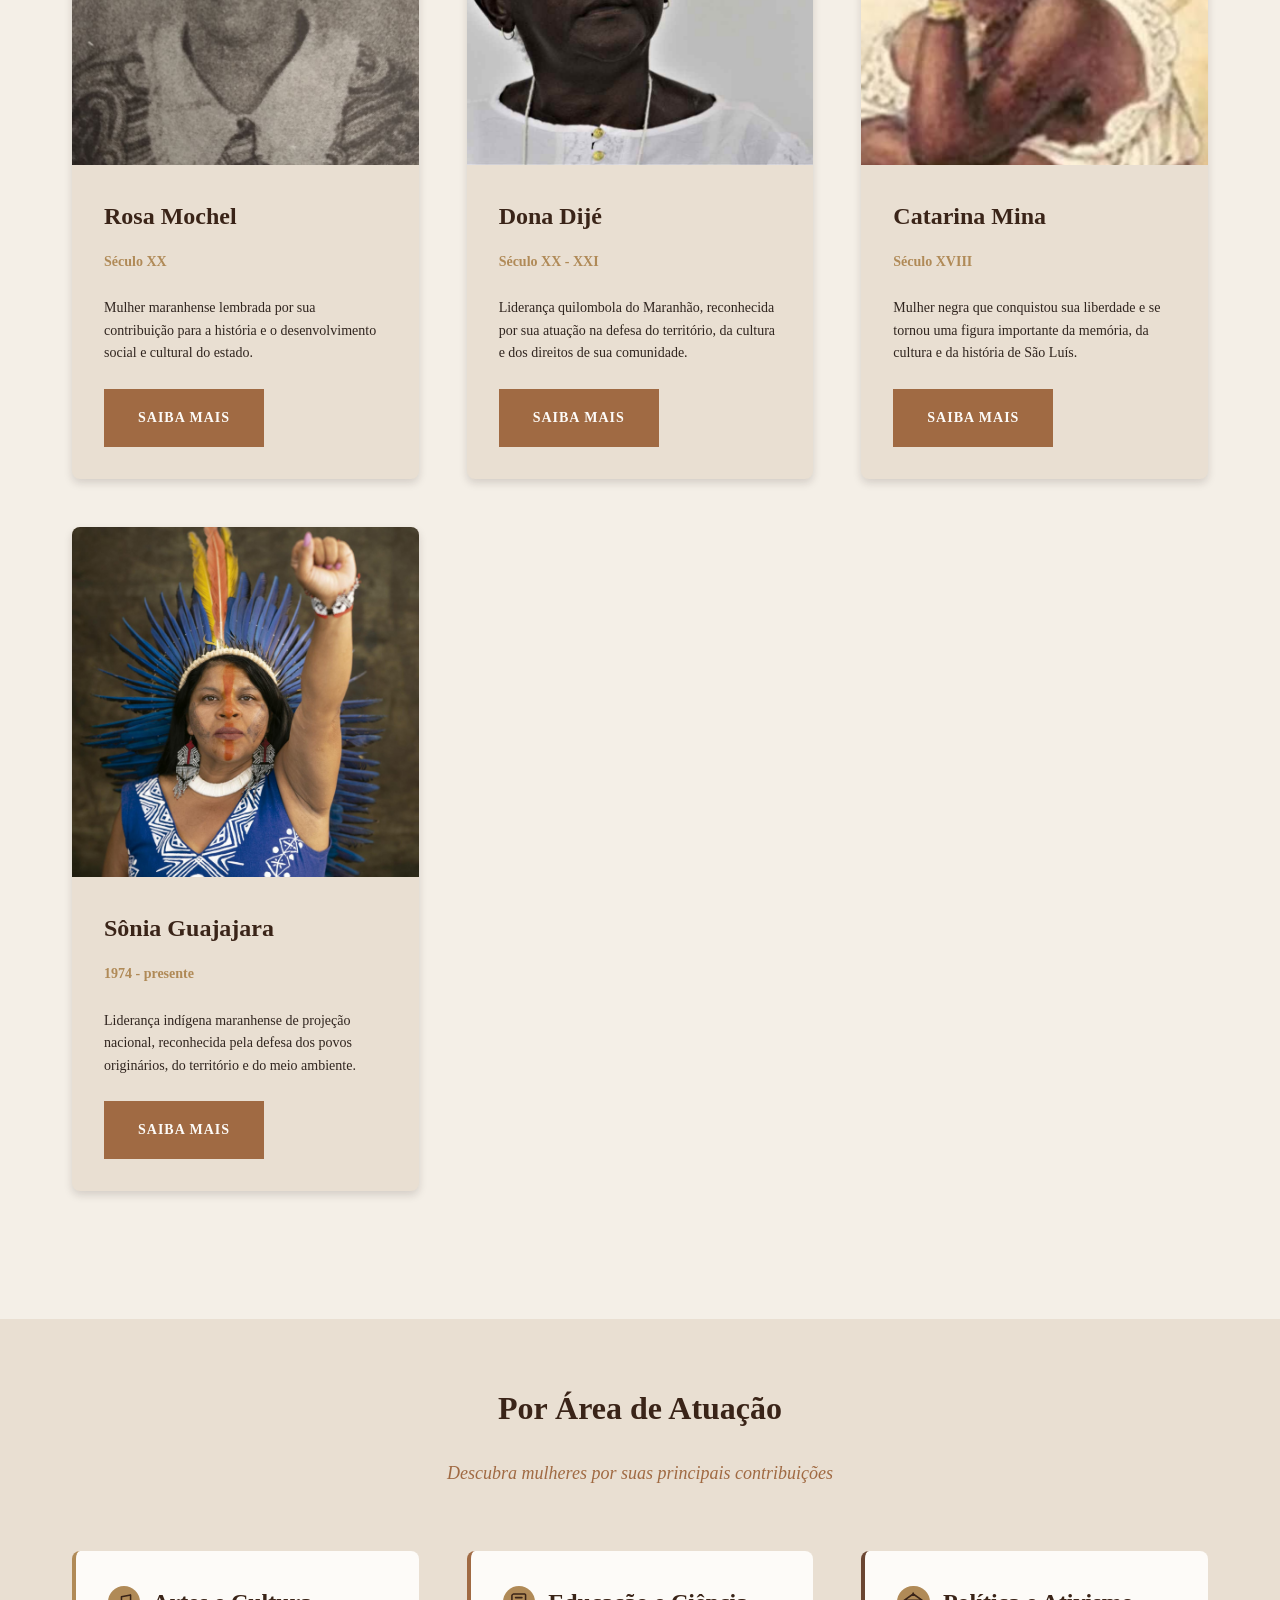
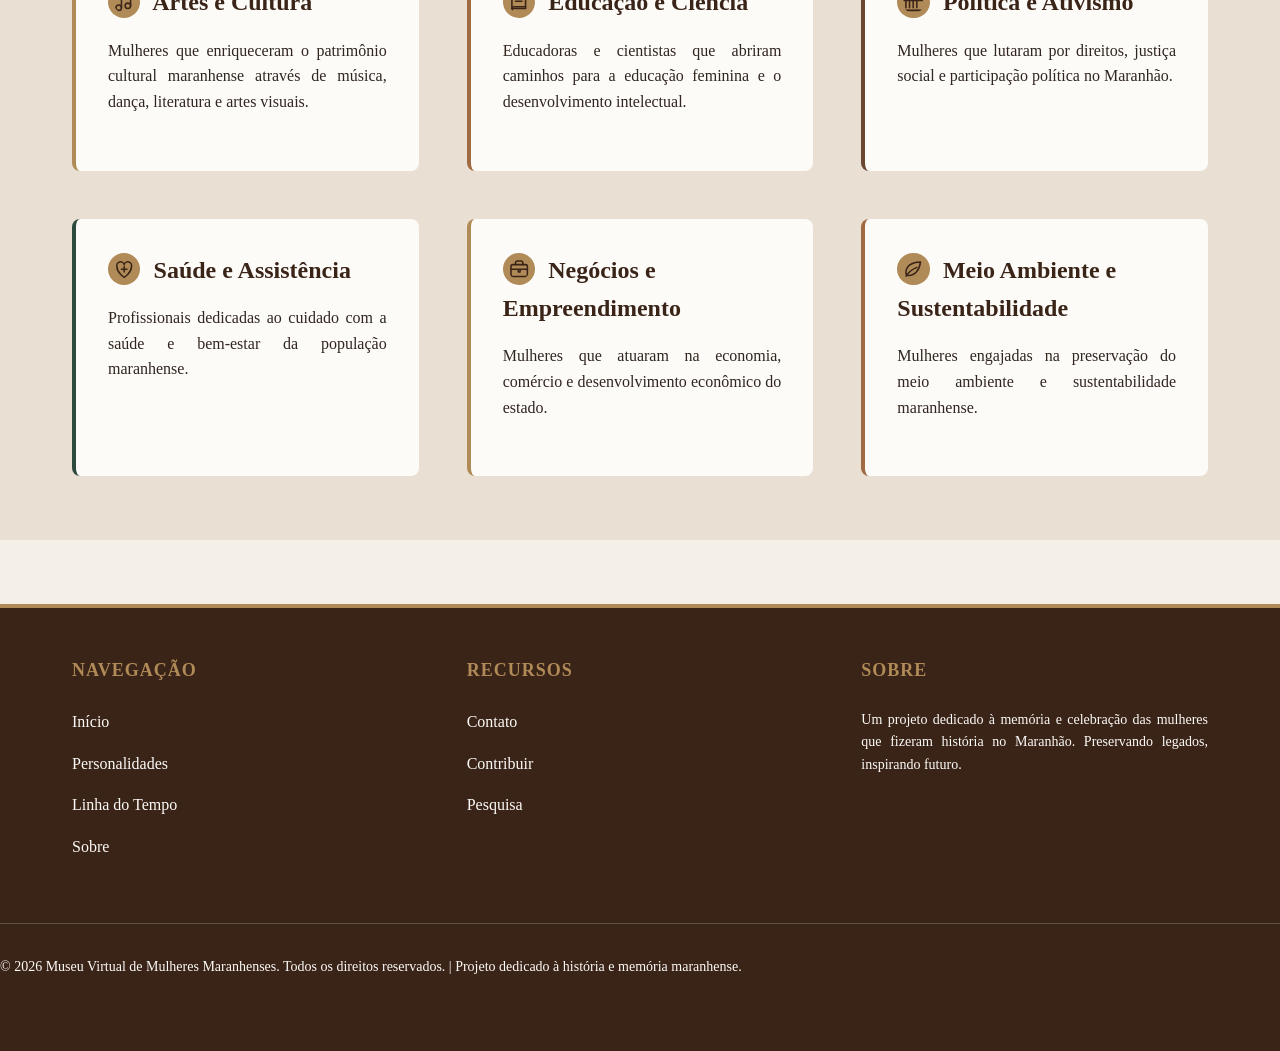
==== commit aad9d2ed: "att" ====
--- a/mulheres.html
+++ b/mulheres.html
@@ -185,7 +185,7 @@
             <div>
                 <h4>Recursos</h4>
                 <ul>
-                    <li><a href="#contato">Contato</a></li>
+                    <li><a href="https://wa.me/5599984065730?text=Ol%C3%A1%2C%20Desenvolvedor%21%20Vim%20do%20Museu%20Virtual." target="_blank" rel="noopener noreferrer">Contato</a></li>
                     <li><a href="#contribuir">Contribuir</a></li>
                     <li><a href="#pesquisa">Pesquisa</a></li>
                 </ul>
@@ -200,7 +200,7 @@
         </div>
         
         <div class="footer-bottom">
-            <p>&copy; 2024 Mulheres que Fizeram o Maranhão. Todos os direitos reservados. | Projeto dedicado à história e memória maranhense.</p>
+            <p> &copy; 2026 Museu Virtual de Mulheres Maranhenses. Todos os direitos reservados. | Projeto dedicado à história e memória maranhense.</p>
         </div>
     </footer>
     <script src="js/menu.js"></script>
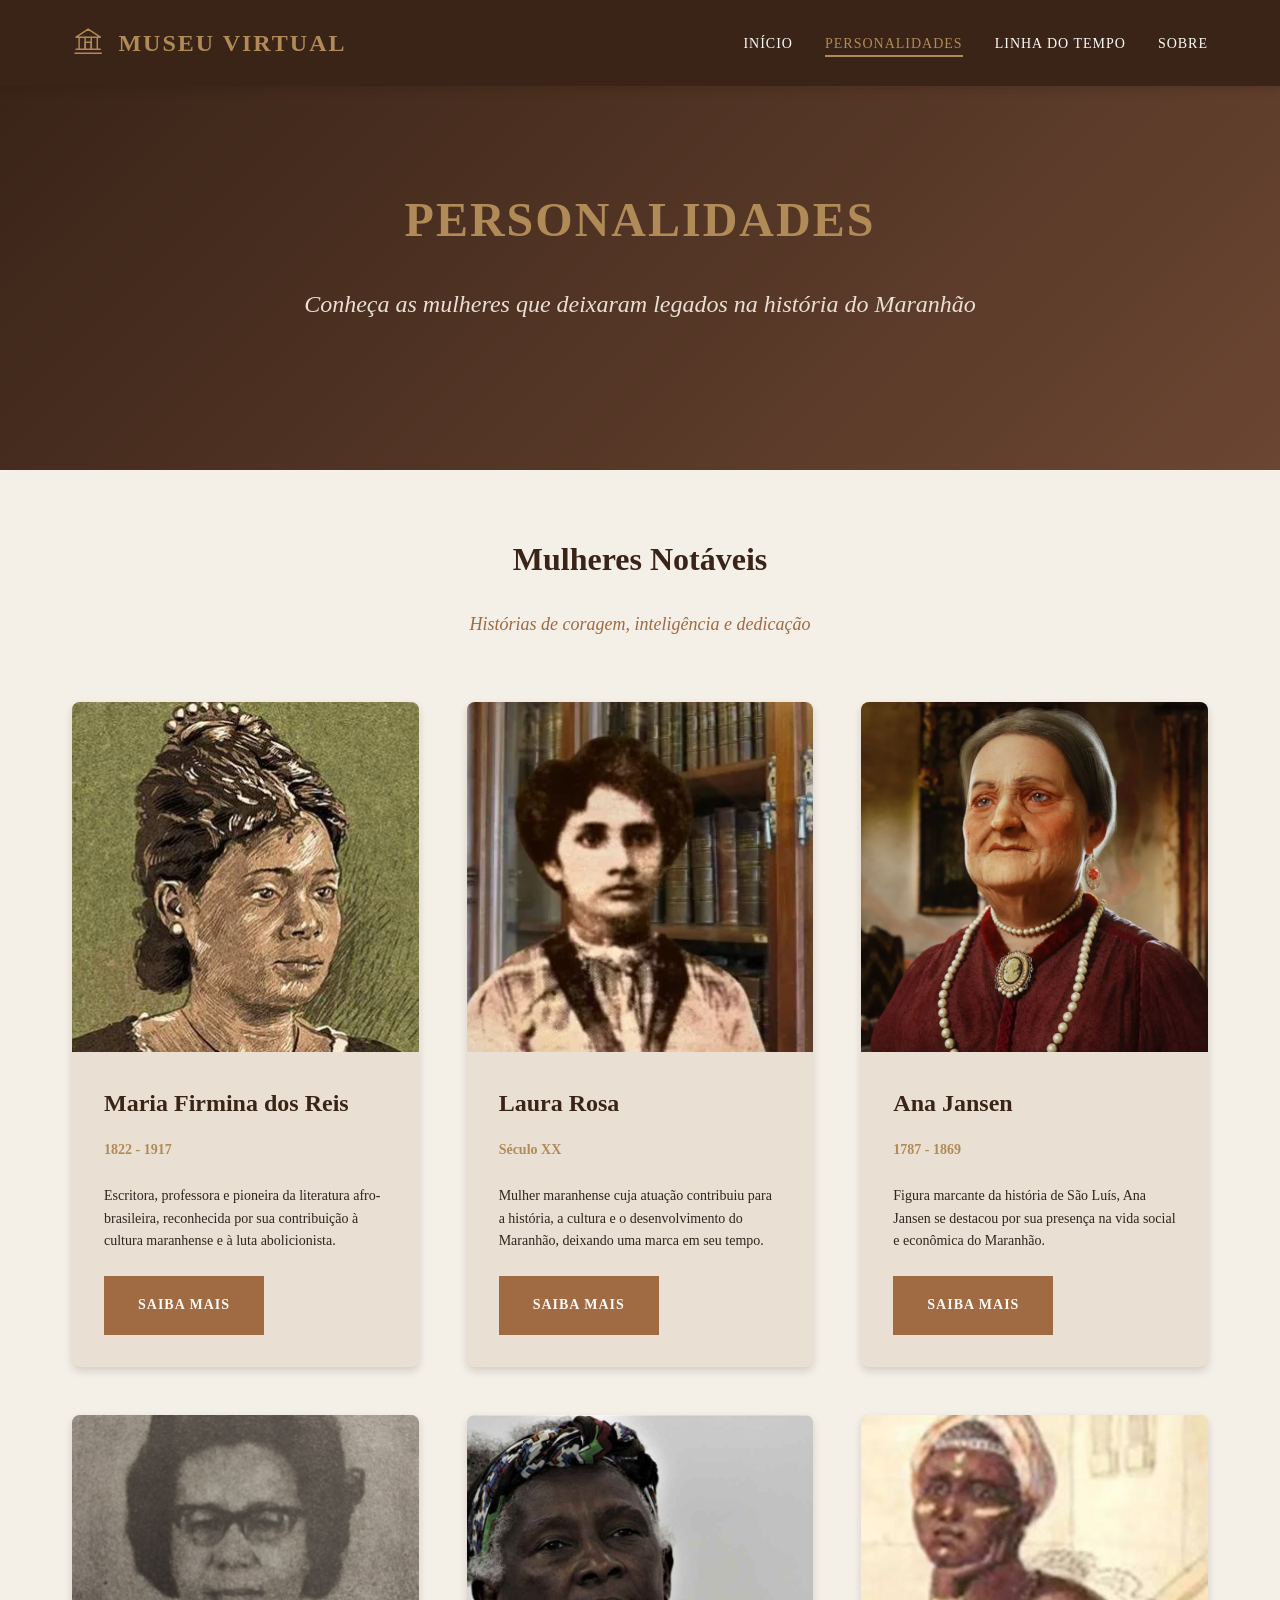
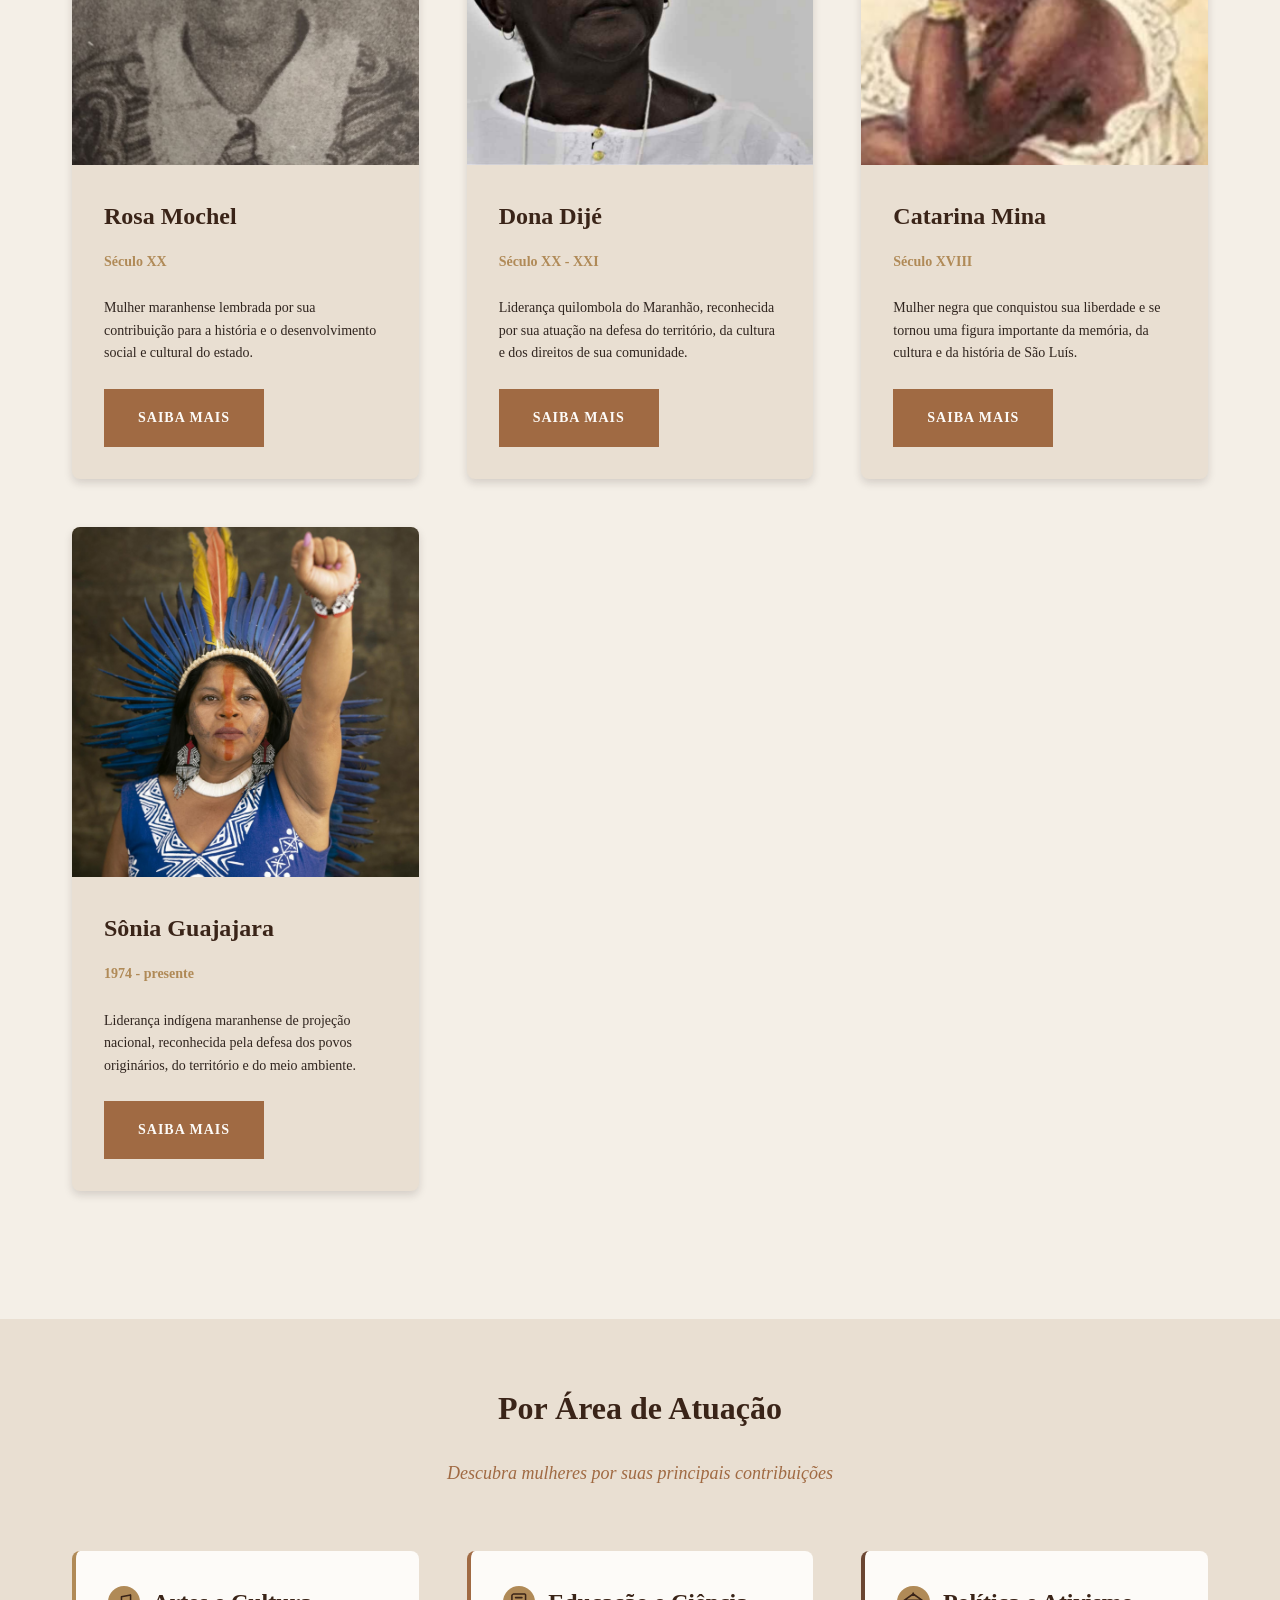
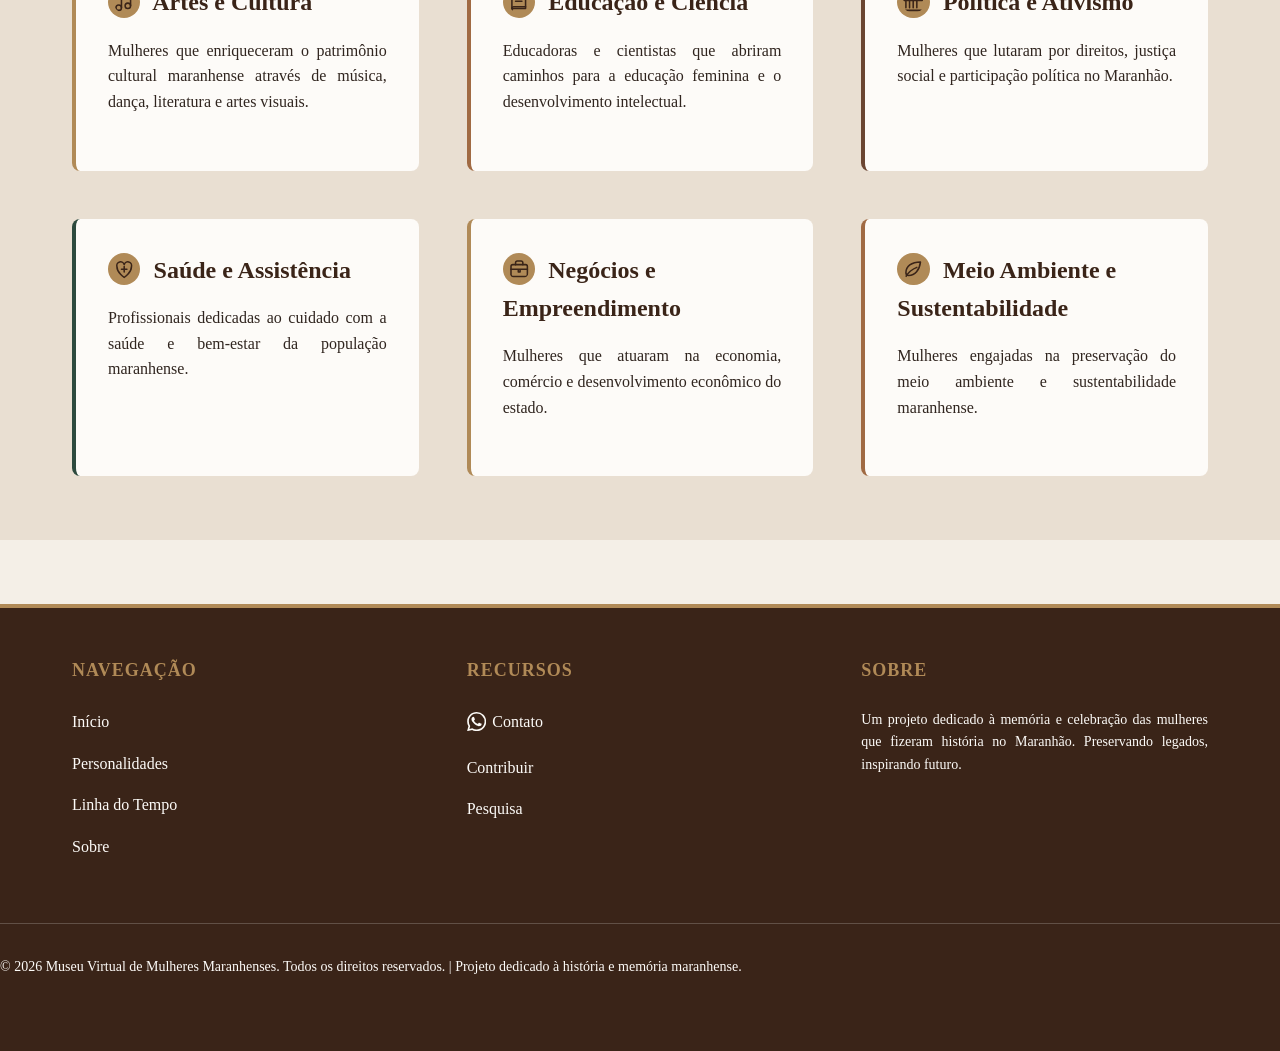
==== commit fb62763c: "att" ====
--- a/mulheres.html
+++ b/mulheres.html
@@ -4,6 +4,19 @@
     <meta charset="UTF-8">
     <meta name="viewport" content="width=device-width, initial-scale=1.0">
     <meta name="description" content="Galeria de personalidades - Mulheres que Fizeram o Maranhão.">
+    <meta name="keywords" content="personalidades maranhenses, mulheres do Maranhão, Maria Firmina dos Reis, Ana Jansen">
+    <meta name="author" content="Museu Virtual de Mulheres Maranhenses">
+    <meta name="robots" content="index, follow">
+    <meta property="og:type" content="website">
+    <meta property="og:locale" content="pt_BR">
+    <meta property="og:title" content="Personalidades | Mulheres que Fizeram o Maranhão">
+    <meta property="og:description" content="Conheça as personalidades femininas que marcaram a história do Maranhão.">
+    <meta property="og:image" content="images/mulheres/mariafirmina.png">
+    <meta property="og:image:alt" content="Retrato de Maria Firmina dos Reis">
+    <meta name="twitter:card" content="summary_large_image">
+    <meta name="twitter:title" content="Personalidades Maranhenses">
+    <meta name="twitter:description" content="Galeria de mulheres que deixaram legados na história do Maranhão.">
+    <meta name="twitter:image" content="images/mulheres/mariafirmina.png">
     <title>Personalidades | Mulheres que Fizeram o Maranhão</title>
     <link rel="stylesheet" href="css/style.css">
 </head>
@@ -185,7 +198,7 @@
             <div>
                 <h4>Recursos</h4>
                 <ul>
-                    <li><a href="https://wa.me/5599984065730?text=Ol%C3%A1%2C%20Desenvolvedor%21%20Vim%20do%20Museu%20Virtual." target="_blank" rel="noopener noreferrer">Contato</a></li>
+                    <li><a class="whatsapp-link" href="https://wa.me/5599984065730?text=Ol%C3%A1%2C%20Desenvolvedor%21%20Vim%20do%20Museu%20Virtual." target="_blank" rel="noopener noreferrer" aria-label="Entrar em contato pelo WhatsApp"><svg class="whatsapp-icon" viewBox="0 0 24 24" aria-hidden="true"><path d="M20.5 3.5A11.8 11.8 0 0 0 12.1 0C5.5 0 .2 5.3.2 11.9c0 2.1.5 4.1 1.6 5.9L.1 24l6.3-1.6a11.8 11.8 0 0 0 5.7 1.5h.1c6.5 0 11.8-5.3 11.8-11.9 0-3.2-1.3-6.2-3.5-8.5ZM12.2 21.9h-.1a9.9 9.9 0 0 1-5-1.4l-.4-.2-3.7.9 1-3.6-.2-.4a9.9 9.9 0 0 1-1.5-5.3C2.3 6.4 6.7 2 12.1 2c2.6 0 5.1 1 7 2.9a9.9 9.9 0 0 1 2.9 7c0 5.5-4.4 10-9.8 10Zm5.4-7.5c-.3-.1-1.8-.9-2.1-1s-.5-.1-.7.1c-.2.3-.8 1-1 1.2-.2.2-.4.2-.7.1-1.8-.9-3-1.6-4.2-3.6-.3-.5.3-.5.9-1.7.1-.2.1-.4 0-.6-.1-.1-.7-1.7-.9-2.3-.2-.6-.5-.5-.7-.5h-.6c-.2 0-.6.1-.9.4-.3.3-1.1 1-1.1 2.5s1.1 2.9 1.3 3.1c.2.2 2.2 3.4 5.3 4.7 2 .9 2.8 1 3.8.8.6-.1 1.8-.7 2-1.4.3-.7.3-1.3.2-1.4-.1-.1-.3-.2-.6-.3Z"/></svg>Contato</a></li>
                     <li><a href="#contribuir">Contribuir</a></li>
                     <li><a href="#pesquisa">Pesquisa</a></li>
                 </ul>
--- a/css/style.css
+++ b/css/style.css
@@ -108,6 +108,19 @@
 a:hover {
   color: var(--color-gold);
   border-bottom: 1px solid var(--color-gold);
+}
+
+.whatsapp-link {
+  display: inline-flex;
+  align-items: center;
+  gap: 0.4rem;
+}
+
+.whatsapp-icon {
+  width: 1.2em;
+  height: 1.2em;
+  fill: currentColor;
+  flex: 0 0 auto;
 }
 
 /* ====================================
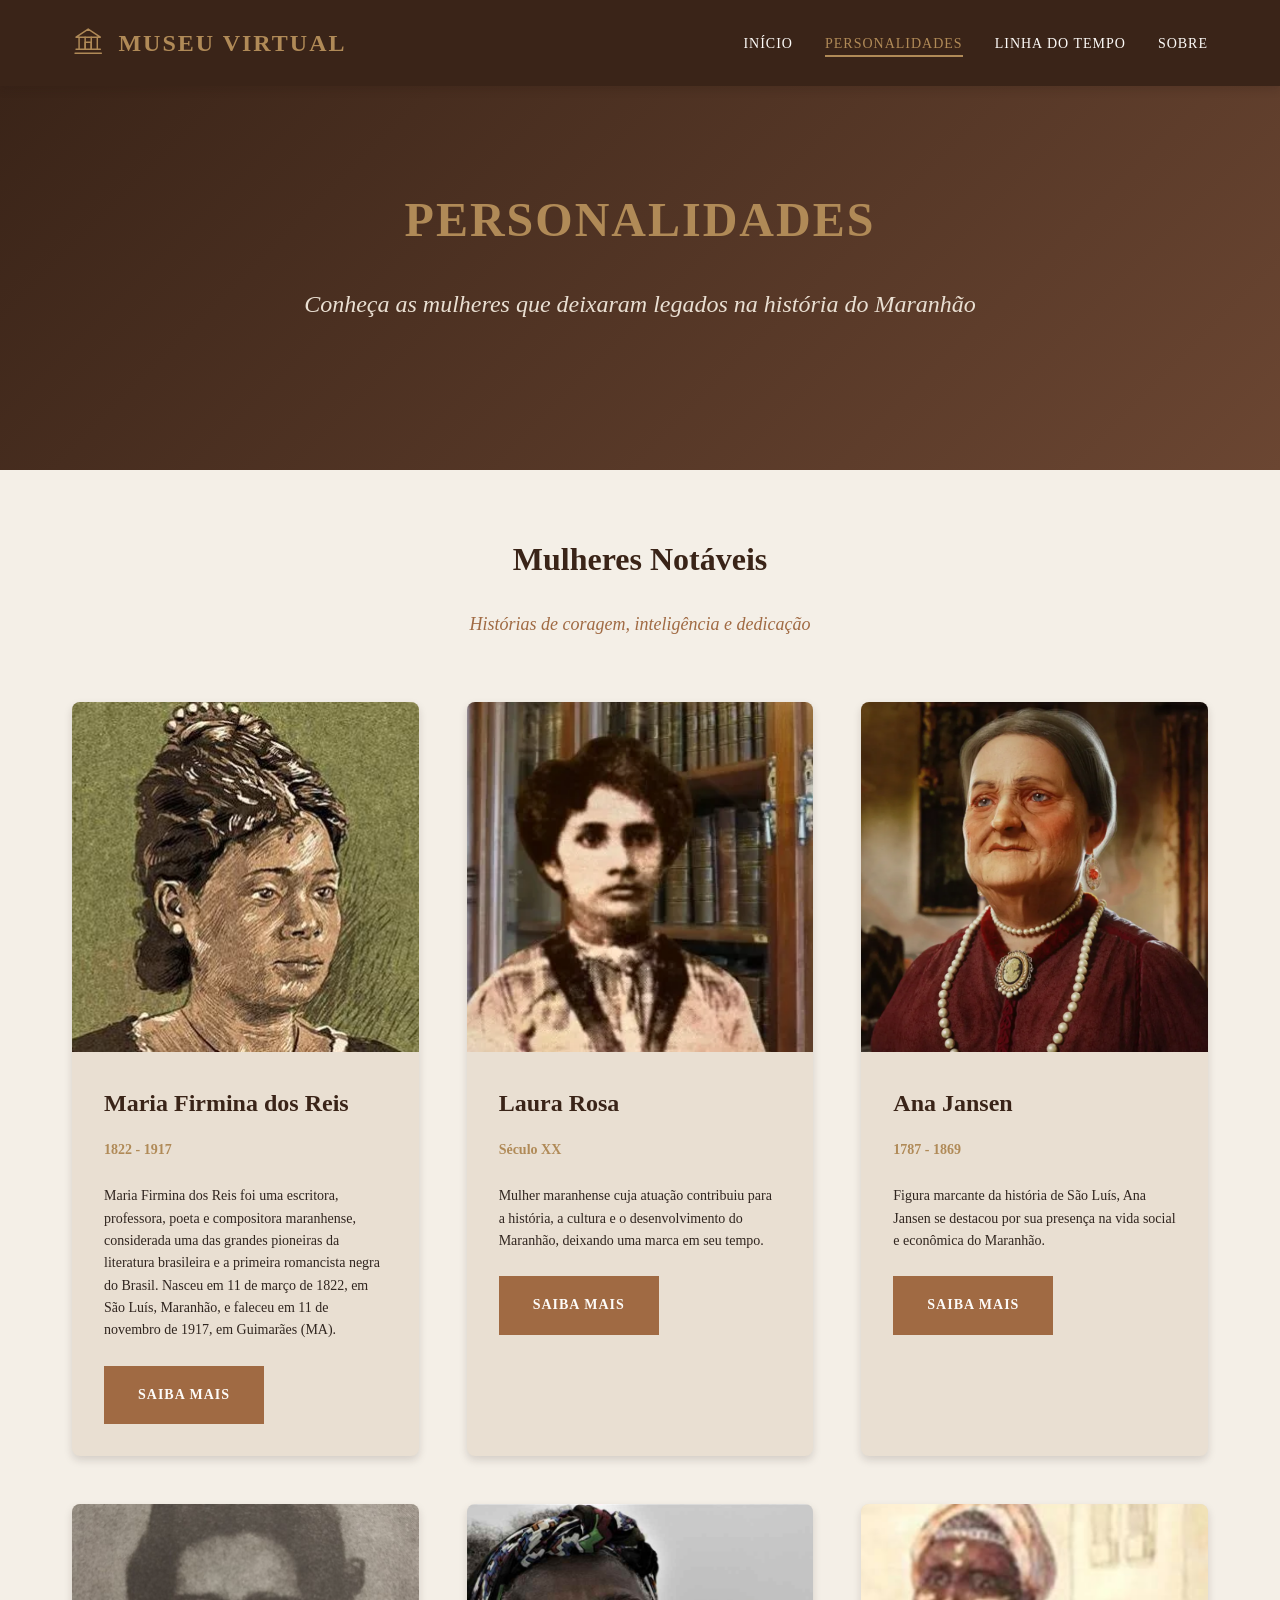
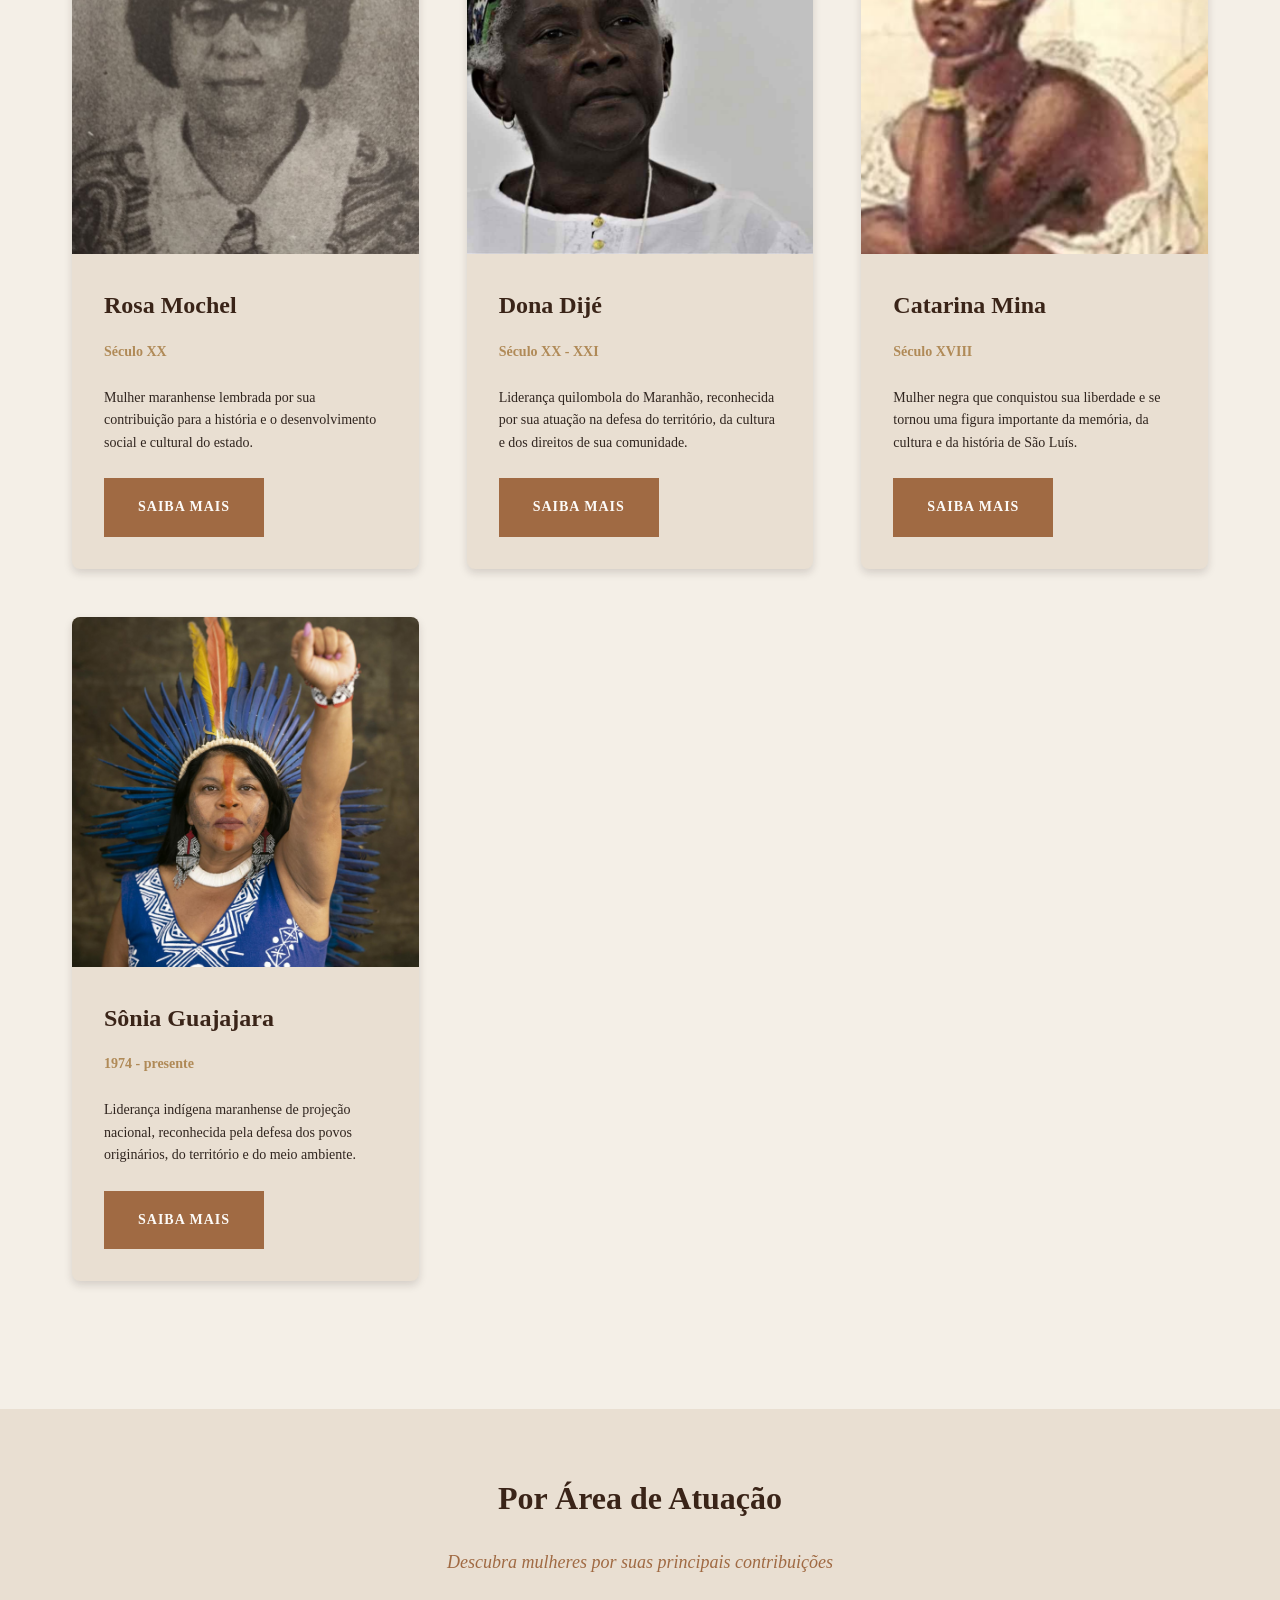
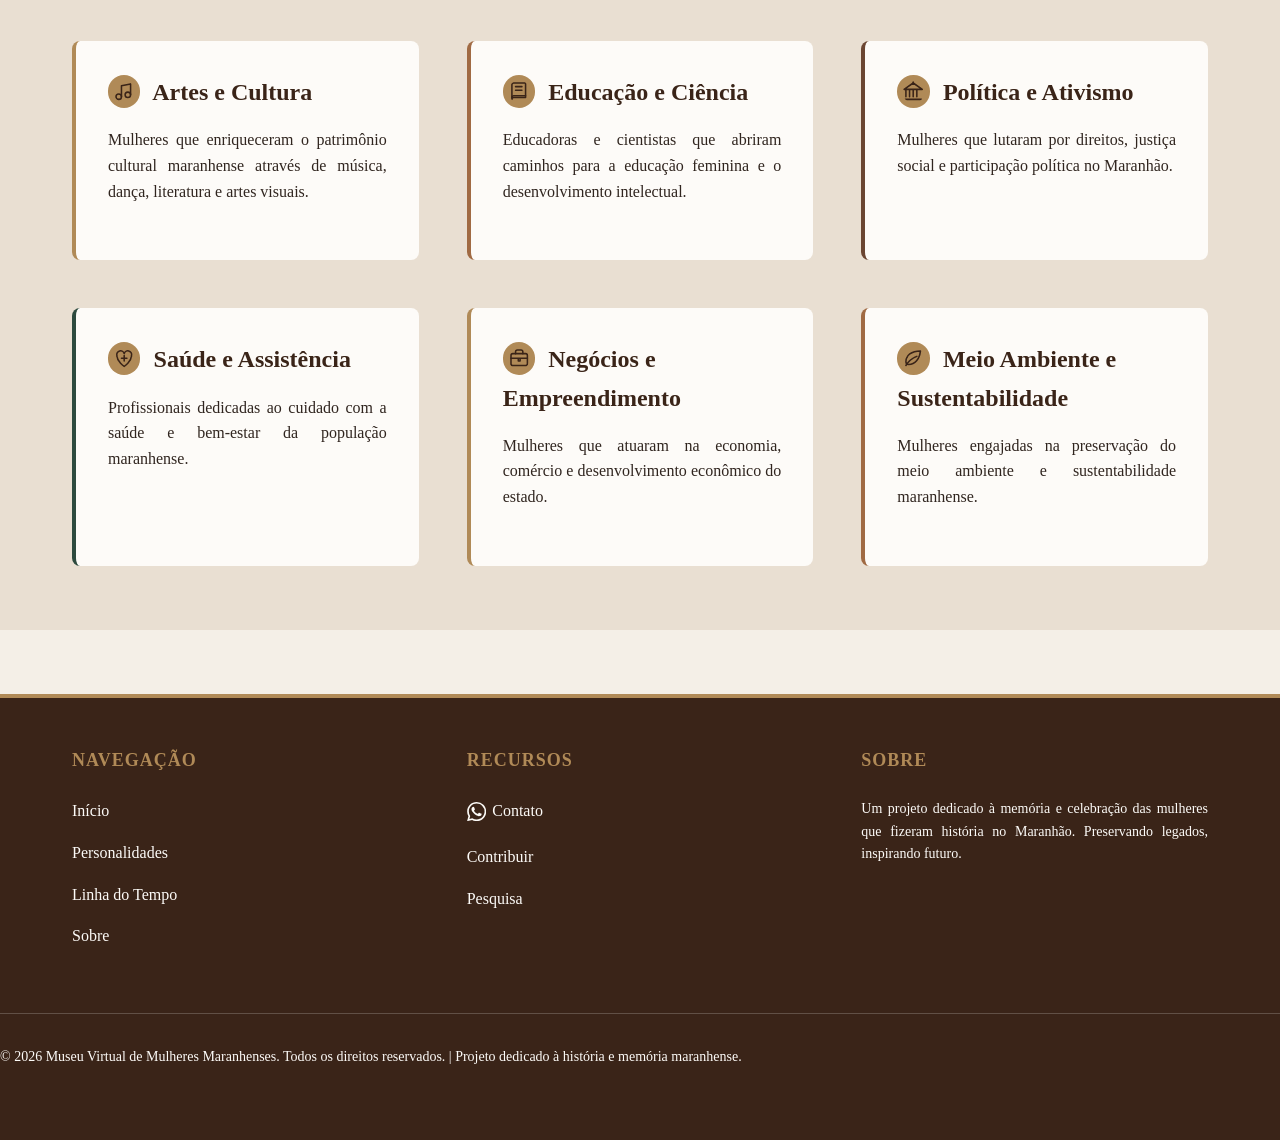
==== commit 3d7642cb: "Update mulheres.html" ====
--- a/mulheres.html
+++ b/mulheres.html
@@ -66,8 +66,8 @@
                     <div class="mulher-card-content">
                         <h3>Maria Firmina dos Reis</h3>
                         <div class="periodo">1822 - 1917</div>
-                        <p>Escritora, professora e pioneira da literatura afro-brasileira, reconhecida por sua contribuição à cultura maranhense e à luta abolicionista.</p>
-                        <a href="#maria-firmina-dos-reis" class="btn btn-secondary" style="display: inline-block;">Saiba Mais</a>
+                        <p>Maria Firmina dos Reis foi uma escritora, professora, poeta e compositora maranhense, considerada uma das grandes pioneiras da literatura brasileira e a primeira romancista negra do Brasil. Nasceu em 11 de março de 1822, em São Luís, Maranhão, e faleceu em 11 de novembro de 1917, em Guimarães (MA). </p>
+                        <a href="https://pt.wikipedia.org/wiki/Maria_Firmina_dos_Reis" target="_blank" rel="noopener noreferrer" class="btn btn-secondary" style="display: inline-block;">Saiba Mais</a>
                     </div>
                 </article>
 
@@ -78,7 +78,7 @@
                         <h3>Laura Rosa</h3>
                         <div class="periodo">Século XX</div>
                         <p>Mulher maranhense cuja atuação contribuiu para a história, a cultura e o desenvolvimento do Maranhão, deixando uma marca em seu tempo.</p>
-                        <a href="#laura-rosa" class="btn btn-secondary" style="display: inline-block;">Saiba Mais</a>
+                        <a href="https://pt.wikipedia.org/wiki/Laura_Rosa" target="_blank" rel="noopener noreferrer" class="btn btn-secondary" style="display: inline-block;">Saiba Mais</a>
                     </div>
                 </article>
 
@@ -89,7 +89,7 @@
                         <h3>Ana Jansen</h3>
                         <div class="periodo">1787 - 1869</div>
                         <p>Figura marcante da história de São Luís, Ana Jansen se destacou por sua presença na vida social e econômica do Maranhão.</p>
-                        <a href="#ana-jansen" class="btn btn-secondary" style="display: inline-block;">Saiba Mais</a>
+                        <a href="https://youtu.be/p0G-yzQctg4?si=TwdhsAMMkAXRWfrc" target="_blank" rel="noopener noreferrer" class="btn btn-secondary" style="display: inline-block;">Saiba Mais</a>
                     </div>
                 </article>
 
@@ -100,7 +100,7 @@
                         <h3>Rosa Mochel</h3>
                         <div class="periodo">Século XX</div>
                         <p>Mulher maranhense lembrada por sua contribuição para a história e o desenvolvimento social e cultural do estado.</p>
-                        <a href="#rosa-mochel" class="btn btn-secondary" style="display: inline-block;">Saiba Mais</a>
+                        <a href="https://youtu.be/gCi-BuGLWRQ?si=XQXifyOfW9UOWB8K" target="_blank" rel="noopener noreferrer" class="btn btn-secondary" style="display: inline-block;">Saiba Mais</a>
                     </div>
                 </article>
 
@@ -111,7 +111,7 @@
                         <h3>Dona Dijé</h3>
                         <div class="periodo">Século XX - XXI</div>
                         <p>Liderança quilombola do Maranhão, reconhecida por sua atuação na defesa do território, da cultura e dos direitos de sua comunidade.</p>
-                        <a href="#dona-dije" class="btn btn-secondary" style="display: inline-block;">Saiba Mais</a>
+                        <a href="https://youtu.be/T4ZV2QfNTj0?si=aPGJCOcU17fZxcJu" target="_blank" rel="noopener noreferrer" class="btn btn-secondary" style="display: inline-block;">Saiba Mais</a>
                     </div>
                 </article>
 
@@ -122,7 +122,7 @@
                         <h3>Catarina Mina</h3>
                         <div class="periodo">Século XVIII</div>
                         <p>Mulher negra que conquistou sua liberdade e se tornou uma figura importante da memória, da cultura e da história de São Luís.</p>
-                        <a href="#catarina-mina" class="btn btn-secondary" style="display: inline-block;">Saiba Mais</a>
+                        <a href="https://youtu.be/w0SWjZcodKU?si=hdWsIwCa6_Q6wPWw" target="_blank" rel="noopener noreferrer" class="btn btn-secondary" style="display: inline-block;">Saiba Mais</a>
                     </div>
                 </article>
 
@@ -133,7 +133,7 @@
                         <h3>Sônia Guajajara</h3>
                         <div class="periodo">1974 - presente</div>
                         <p>Liderança indígena maranhense de projeção nacional, reconhecida pela defesa dos povos originários, do território e do meio ambiente.</p>
-                        <a href="#sonia-guajajara" class="btn btn-secondary" style="display: inline-block;">Saiba Mais</a>
+                        <a href="https://youtu.be/Rr0IsudWqvM?si=wC8tYV9NJJ8zM9Uv" target="_blank" rel="noopener noreferrer" class="btn btn-secondary" style="display: inline-block;">Saiba Mais</a>
                     </div>
                 </article>
             </div>
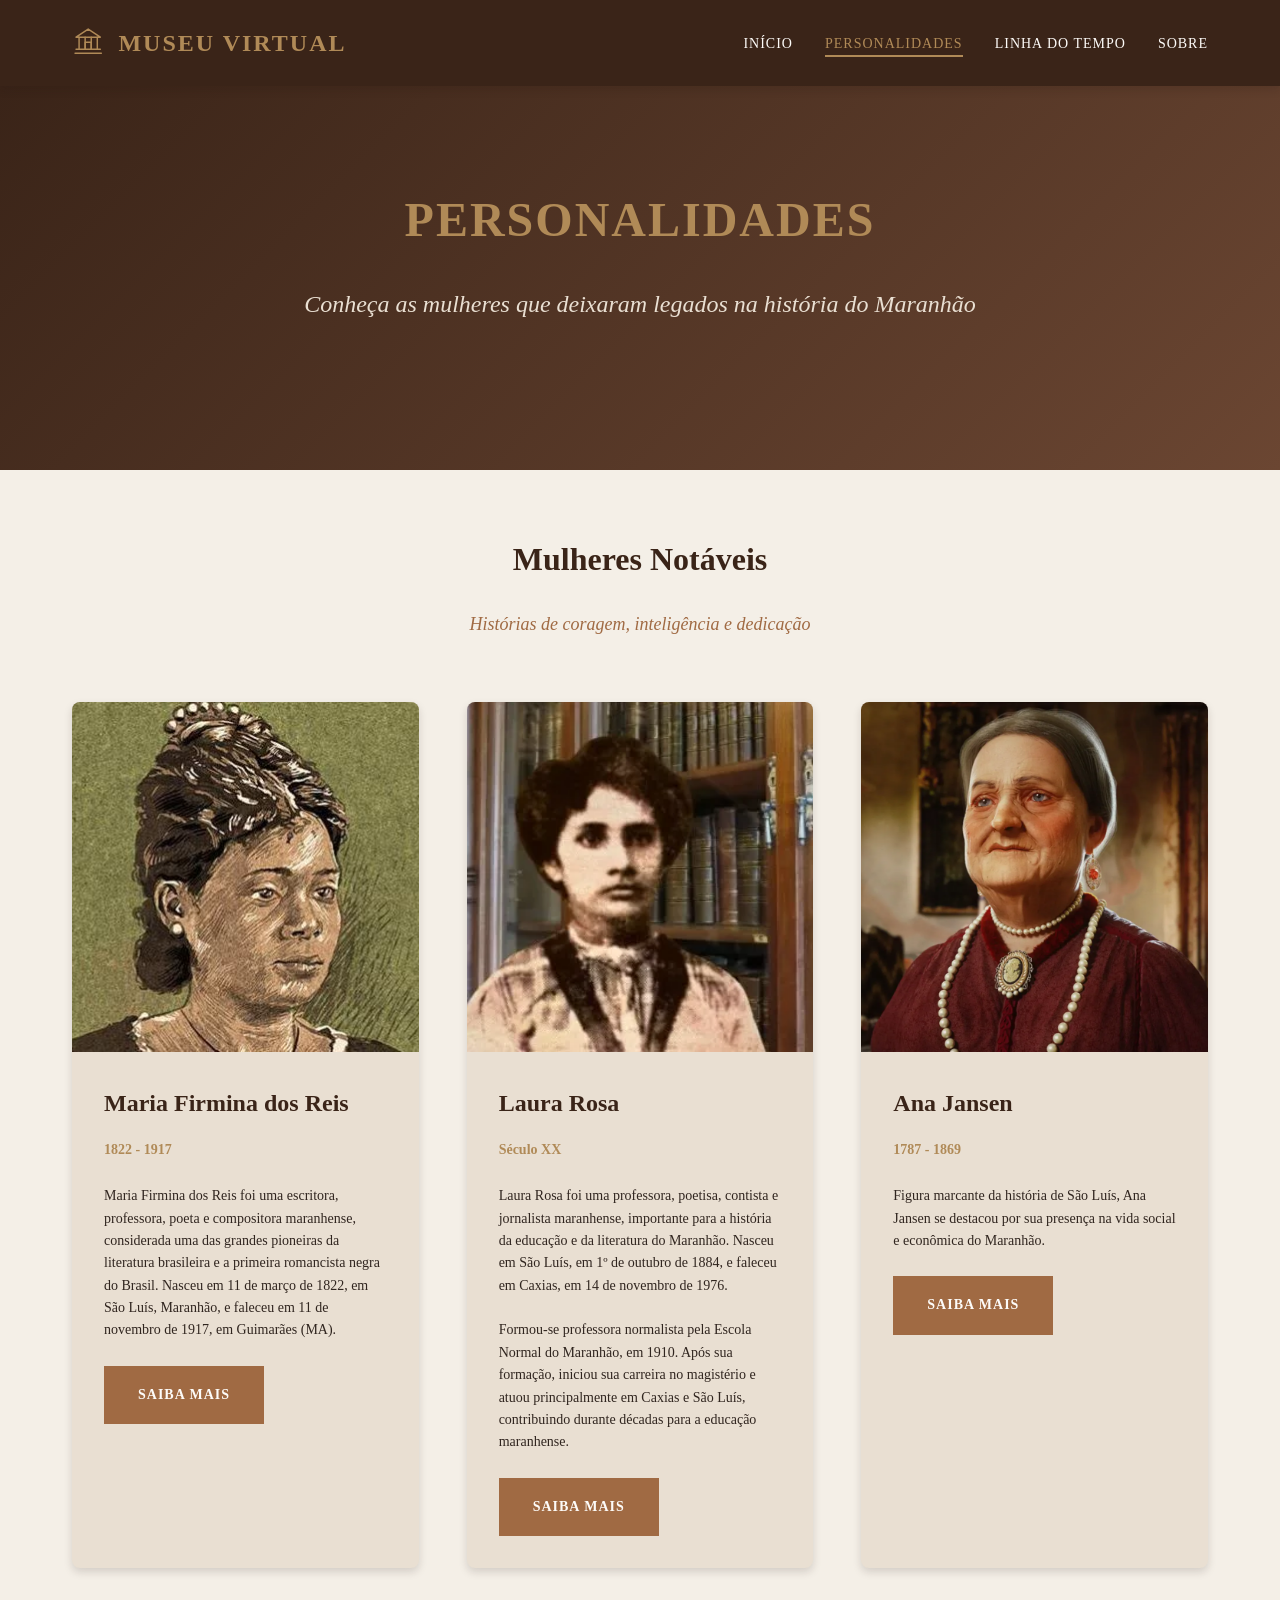
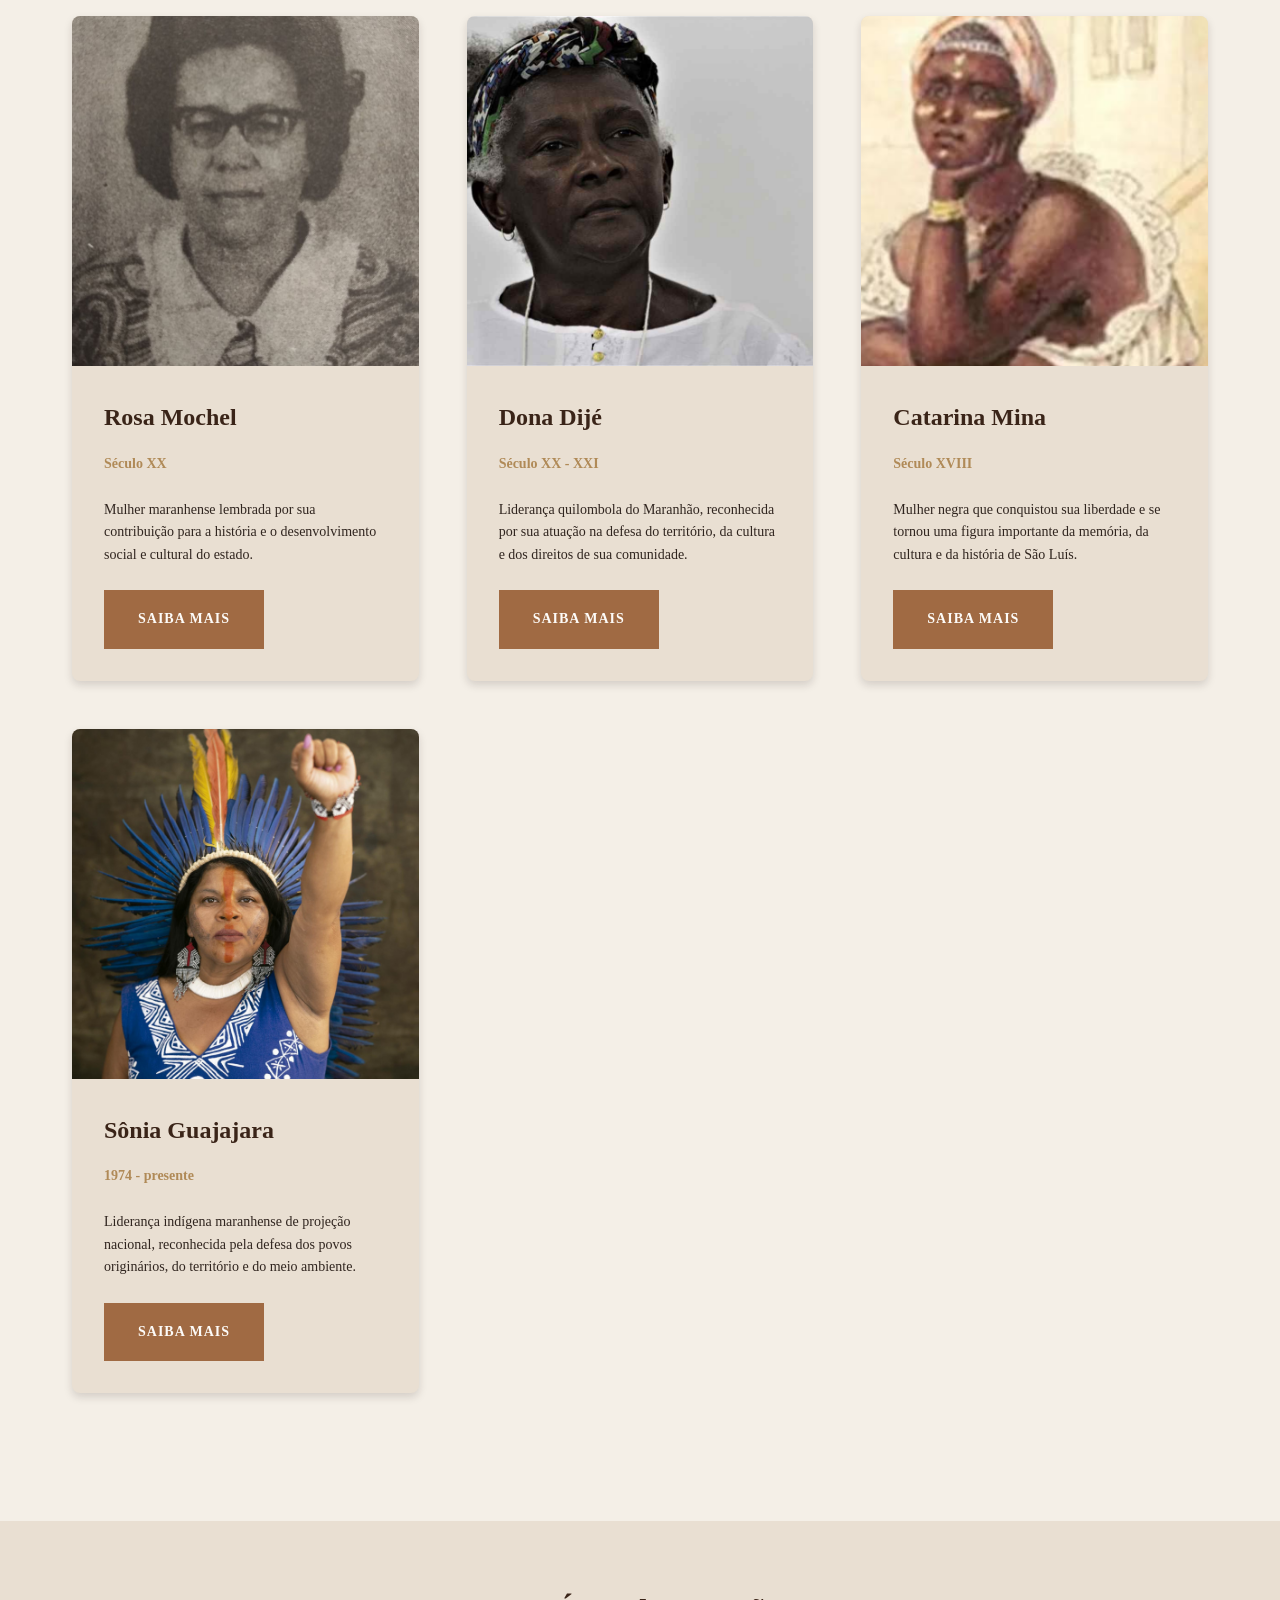
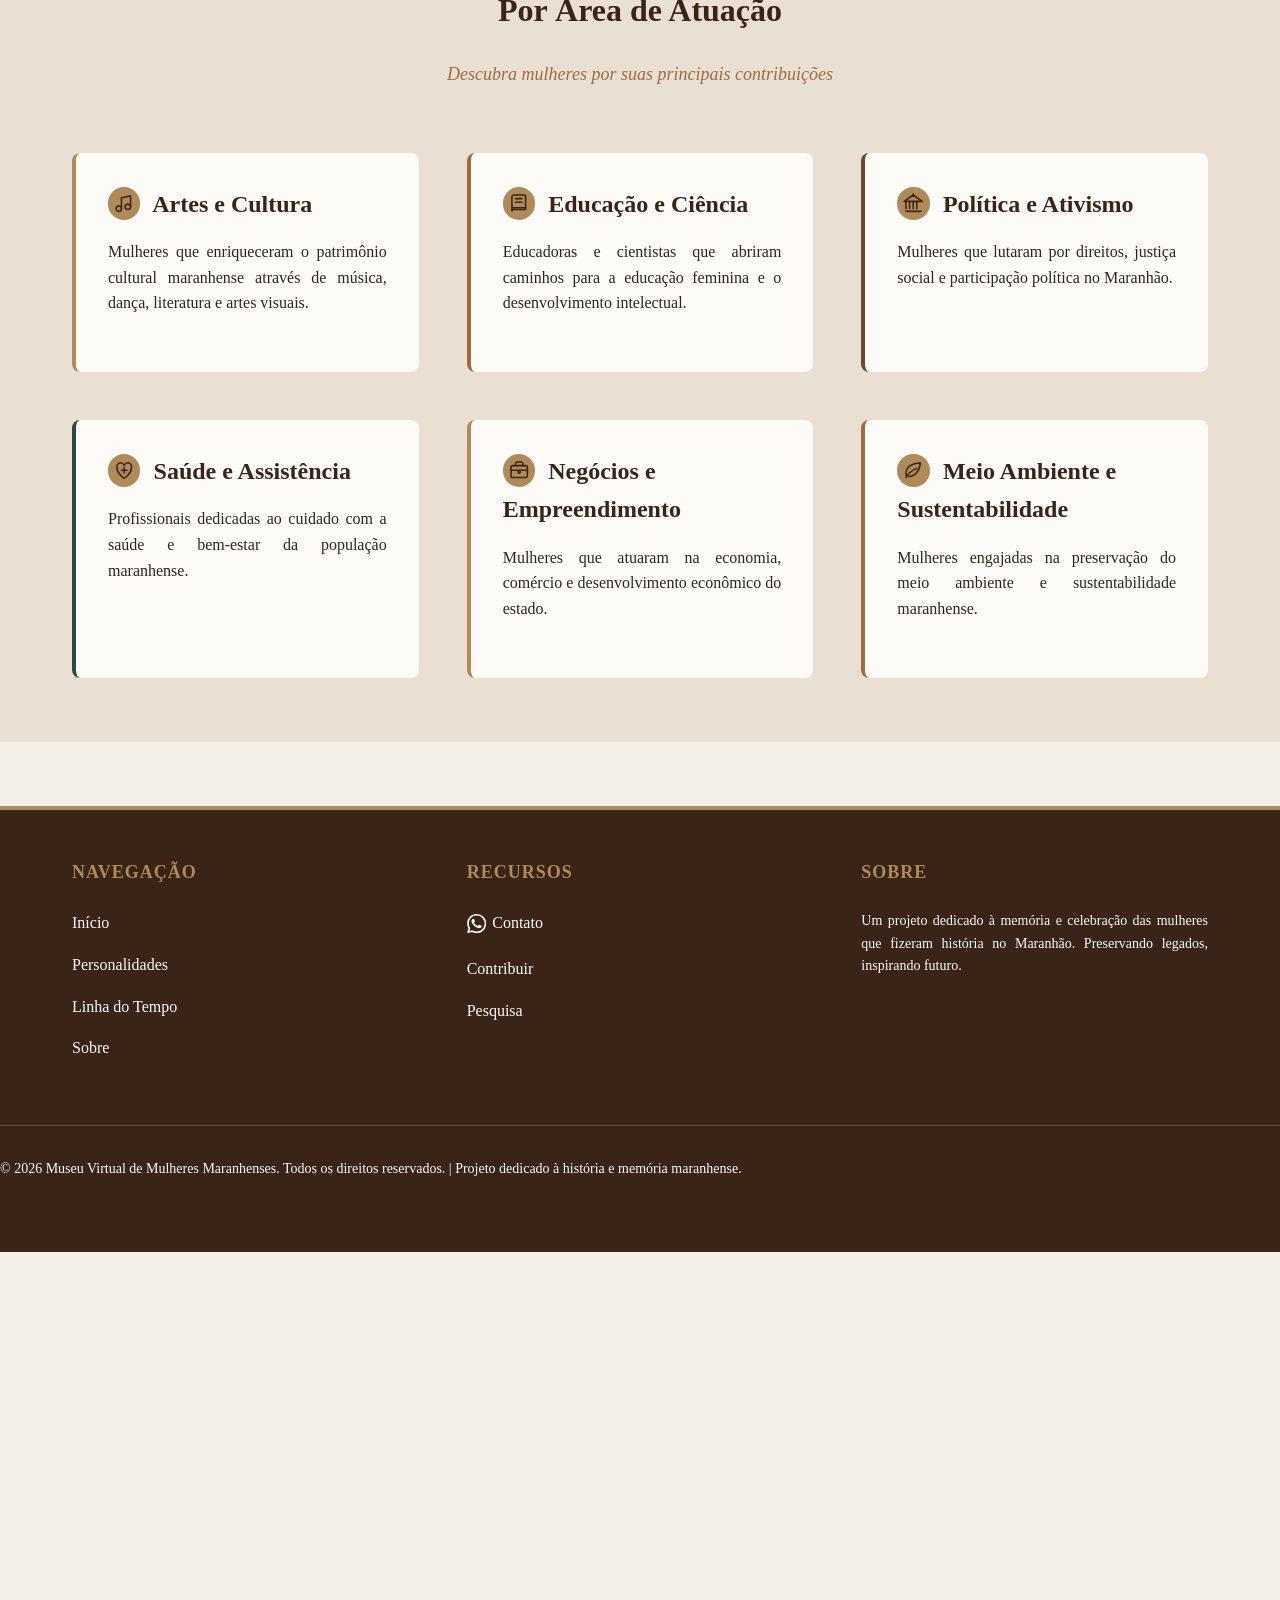
==== commit 51596f67: "finalização do projeto" ====
--- a/mulheres.html
+++ b/mulheres.html
@@ -77,7 +77,7 @@
                     <div class="mulher-card-content">
                         <h3>Laura Rosa</h3>
                         <div class="periodo">Século XX</div>
-                        <p>Mulher maranhense cuja atuação contribuiu para a história, a cultura e o desenvolvimento do Maranhão, deixando uma marca em seu tempo.</p>
+                        <p>Laura Rosa foi uma professora, poetisa, contista e jornalista maranhense, importante para a história da educação e da literatura do Maranhão. Nasceu em São Luís, em 1º de outubro de 1884, e faleceu em Caxias, em 14 de novembro de 1976.<br><br>Formou-se professora normalista pela Escola Normal do Maranhão, em 1910. Após sua formação, iniciou sua carreira no magistério e atuou principalmente em Caxias e São Luís, contribuindo durante décadas para a educação maranhense.</p>
                         <a href="https://pt.wikipedia.org/wiki/Laura_Rosa" target="_blank" rel="noopener noreferrer" class="btn btn-secondary" style="display: inline-block;">Saiba Mais</a>
                     </div>
                 </article>
--- a/css/style.css
+++ b/css/style.css
@@ -34,6 +34,7 @@
   --shadow-md: 0 4px 8px rgba(33, 23, 17, 0.15);
   --shadow-lg: 0 8px 16px rgba(33, 23, 17, 0.2);
   --transition-smooth: all 0.3s ease-in-out;
+  --transition-page: 0.45s cubic-bezier(0.22, 1, 0.36, 1);
 }
 
 /* ====================================
@@ -56,6 +57,37 @@
   color: var(--color-text);
   background-color: var(--color-background);
   overflow-x: hidden;
+  opacity: 0;
+  transform: translateY(12px);
+  transition: opacity var(--transition-page), transform var(--transition-page);
+}
+
+body.is-ready {
+  opacity: 1;
+  transform: translateY(0);
+}
+
+body.page-transitioning {
+  opacity: 0.22;
+  transform: translateY(-8px) scale(0.985);
+}
+
+.page-transition-overlay {
+  position: fixed;
+  inset: 0;
+  z-index: 1200;
+  pointer-events: none;
+  background: linear-gradient(135deg, rgba(58, 36, 24, 0.96), rgba(160, 106, 67, 0.8));
+  opacity: 0;
+  visibility: hidden;
+  transform: translateY(100%);
+  transition: transform 0.48s cubic-bezier(0.22, 1, 0.36, 1), opacity 0.24s ease, visibility 0.24s ease;
+}
+
+body.page-transitioning .page-transition-overlay {
+  opacity: 1;
+  visibility: visible;
+  transform: translateY(0);
 }
 
 /* ====================================
